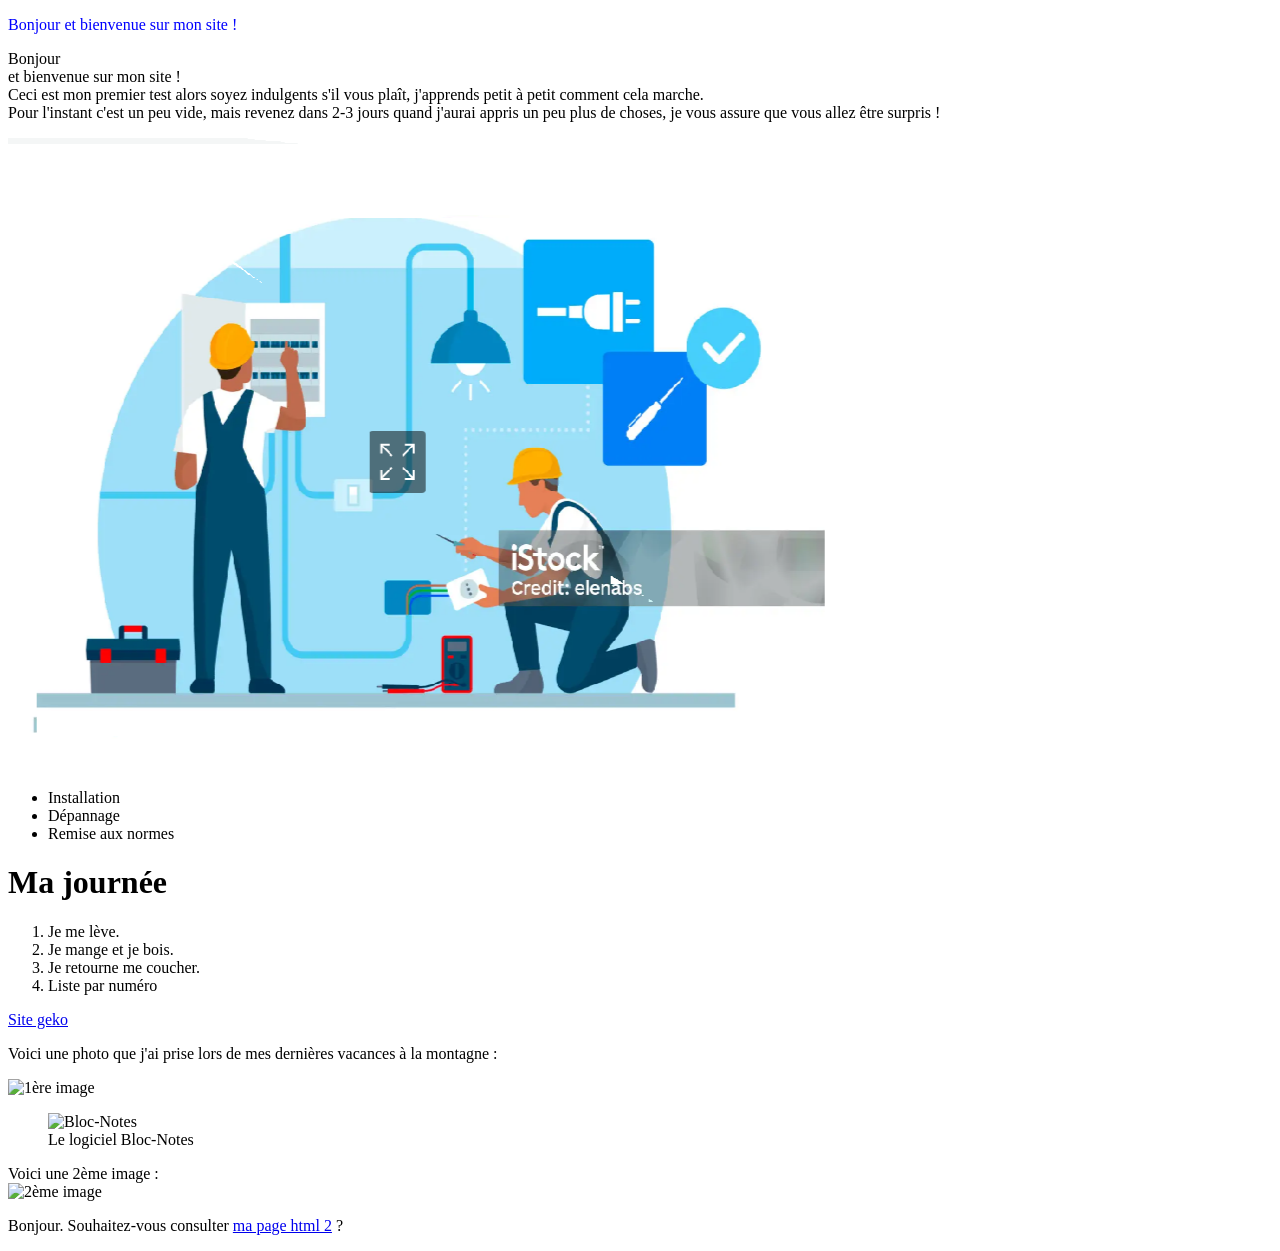
==== index.html @ b122e8c4 "Add files via upload" ====
<!DOCTYPE html>
<html lang="fr">
<head>
    <meta charset="utf-8" />
    <link rel="stylesheet" href="style.css" />
    <title>Premiers tests du CSS - King</title>
</head>
<body>

    <p style="color: blue;">Bonjour et bienvenue sur mon site !</p>

    <p>Bonjour <br /> 
    <span>et bienvenue sur mon site ! <br />
    Ceci est mon premier test alors soyez indulgents s'il vous plaît, j'apprends petit à petit comment cela marche. <br />
    Pour l'instant c'est un peu vide, mais revenez dans 2-3 jours quand j'aurai appris un peu plus de choses, je vous assure que vous allez être surpris !</span></p>

    <!-- Pour l'image, assurez-vous que electricien.png est dans le même dossier -->
    <p>
        <img src="electricien.png" alt="Électricien" />
    </p>

    <ul>
        <li>Installation</li>
        <li>Dépannage</li>
        <li>Remise aux normes</li>
    </ul>

    <h1>Ma journée</h1>
    <ol>
        <li>Je me lève.</li>
        <li>Je mange et je bois.</li>
        <li>Je retourne me coucher.</li>
        <li>Liste par numéro</li>
    </ol>

    <p><a href="http://gecko.ksm-production.com:9083/" target="_blank">Site geko</a></p>

    <p>Voici une photo que j'ai prise lors de mes dernières vacances à la montagne :</p>
    <p>
        <img src="impdochtml_image.png" alt="1ère image" />
    </p>

    <figure>
        <img src="blocnotes.png" alt="Bloc-Notes" />
        <figcaption>Le logiciel Bloc-Notes</figcaption>
    </figure>

    <p>Voici une 2ème image :<br />
    <img src="mon_image.png" alt="2ème image" /></p>

    <p>Bonjour. Souhaitez-vous consulter <a href="page2.html">ma page html 2</a> ?</p>

</body>
</html>
---- style.css ----
!function() {
    var e = {
        294: function(e, r, t) {
            "use strict";
            Object.defineProperty(r, "__esModule", {
                value: !0
            }),
            r.EthereumProviderError = r.EthereumRpcError = void 0;
            const n = t(445);
            class o extends Error {
                constructor(e, r, t) {
                    if (!Number.isInteger(e))
                        throw new Error('"code" must be an integer.');
                    if (!r || "string" != typeof r)
                        throw new Error('"message" must be a nonempty string.');
                    super(r),
                    this.code = e,
                    void 0 !== t && (this.data = t)
                }
                serialize() {
                    const e = {
                        code: this.code,
                        message: this.message
                    };
                    return void 0 !== this.data && (e.data = this.data),
                    this.stack && (e.stack = this.stack),
                    e
                }
                toString() {
                    return n.default(this.serialize(), i, 2)
                }
            }
            function i(e, r) {
                if ("[Circular]" !== r)
                    return r
            }
            r.EthereumRpcError = o,
            r.EthereumProviderError = class extends o {
                constructor(e, r, t) {
                    if (!function(e) {
                        return Number.isInteger(e) && e >= 1e3 && e <= 4999
                    }(e))
                        throw new Error('"code" must be an integer such that: 1000 <= code <= 4999');
                    super(e, r, t)
                }
            }
        },
        662: function(e, r) {
            "use strict";
            Object.defineProperty(r, "__esModule", {
                value: !0
            }),
            r.errorValues = r.errorCodes = void 0,
            r.errorCodes = {
                rpc: {
                    invalidInput: -32e3,
                    resourceNotFound: -32001,
                    resourceUnavailable: -32002,
                    transactionRejected: -32003,
                    methodNotSupported: -32004,
                    limitExceeded: -32005,
                    parse: -32700,
                    invalidRequest: -32600,
                    methodNotFound: -32601,
                    invalidParams: -32602,
                    internal: -32603
                },
                provider: {
                    userRejectedRequest: 4001,
                    unauthorized: 4100,
                    unsupportedMethod: 4200,
                    disconnected: 4900,
                    chainDisconnected: 4901
                }
            },
            r.errorValues = {
                "-32700": {
                    standard: "JSON RPC 2.0",
                    message: "Invalid JSON was received by the server. An error occurred on the server while parsing the JSON text."
                },
                "-32600": {
                    standard: "JSON RPC 2.0",
                    message: "The JSON sent is not a valid Request object."
                },
                "-32601": {
                    standard: "JSON RPC 2.0",
                    message: "The method does not exist / is not available."
                },
                "-32602": {
                    standard: "JSON RPC 2.0",
                    message: "Invalid method parameter(s)."
                },
                "-32603": {
                    standard: "JSON RPC 2.0",
                    message: "Internal JSON-RPC error."
                },
                "-32000": {
                    standard: "EIP-1474",
                    message: "Invalid input."
                },
                "-32001": {
                    standard: "EIP-1474",
                    message: "Resource not found."
                },
                "-32002": {
                    standard: "EIP-1474",
                    message: "Resource unavailable."
                },
                "-32003": {
                    standard: "EIP-1474",
                    message: "Transaction rejected."
                },
                "-32004": {
                    standard: "EIP-1474",
                    message: "Method not supported."
                },
                "-32005": {
                    standard: "EIP-1474",
                    message: "Request limit exceeded."
                },
                4001: {
                    standard: "EIP-1193",
                    message: "User rejected the request."
                },
                4100: {
                    standard: "EIP-1193",
                    message: "The requested account and/or method has not been authorized by the user."
                },
                4200: {
                    standard: "EIP-1193",
                    message: "The requested method is not supported by this Ethereum provider."
                },
                4900: {
                    standard: "EIP-1193",
                    message: "The provider is disconnected from all chains."
                },
                4901: {
                    standard: "EIP-1193",
                    message: "The provider is disconnected from the specified chain."
                }
            }
        },
        797: function(e, r, t) {
            "use strict";
            Object.defineProperty(r, "__esModule", {
                value: !0
            }),
            r.ethErrors = void 0;
            const n = t(294)
              , o = t(753)
              , i = t(662);
            function u(e, r) {
                const [t,i] = c(r);
                return new n.EthereumRpcError(e,t || o.getMessageFromCode(e),i)
            }
            function s(e, r) {
                const [t,i] = c(r);
                return new n.EthereumProviderError(e,t || o.getMessageFromCode(e),i)
            }
            function c(e) {
                if (e) {
                    if ("string" == typeof e)
                        return [e];
                    if ("object" == typeof e && !Array.isArray(e)) {
                        const {message: r, data: t} = e;
                        if (r && "string" != typeof r)
                            throw new Error("Must specify string message.");
                        return [r || void 0, t]
                    }
                }
                return []
            }
            r.ethErrors = {
                rpc: {
                    parse: e=>u(i.errorCodes.rpc.parse, e),
                    invalidRequest: e=>u(i.errorCodes.rpc.invalidRequest, e),
                    invalidParams: e=>u(i.errorCodes.rpc.invalidParams, e),
                    methodNotFound: e=>u(i.errorCodes.rpc.methodNotFound, e),
                    internal: e=>u(i.errorCodes.rpc.internal, e),
                    server: e=>{
                        if (!e || "object" != typeof e || Array.isArray(e))
                            throw new Error("Ethereum RPC Server errors must provide single object argument.");
                        const {code: r} = e;
                        if (!Number.isInteger(r) || r > -32005 || r < -32099)
                            throw new Error('"code" must be an integer such that: -32099 <= code <= -32005');
                        return u(r, e)
                    }
                    ,
                    invalidInput: e=>u(i.errorCodes.rpc.invalidInput, e),
                    resourceNotFound: e=>u(i.errorCodes.rpc.resourceNotFound, e),
                    resourceUnavailable: e=>u(i.errorCodes.rpc.resourceUnavailable, e),
                    transactionRejected: e=>u(i.errorCodes.rpc.transactionRejected, e),
                    methodNotSupported: e=>u(i.errorCodes.rpc.methodNotSupported, e),
                    limitExceeded: e=>u(i.errorCodes.rpc.limitExceeded, e)
                },
                provider: {
                    userRejectedRequest: e=>s(i.errorCodes.provider.userRejectedRequest, e),
                    unauthorized: e=>s(i.errorCodes.provider.unauthorized, e),
                    unsupportedMethod: e=>s(i.errorCodes.provider.unsupportedMethod, e),
                    disconnected: e=>s(i.errorCodes.provider.disconnected, e),
                    chainDisconnected: e=>s(i.errorCodes.provider.chainDisconnected, e),
                    custom: e=>{
                        if (!e || "object" != typeof e || Array.isArray(e))
                            throw new Error("Ethereum Provider custom errors must provide single object argument.");
                        const {code: r, message: t, data: o} = e;
                        if (!t || "string" != typeof t)
                            throw new Error('"message" must be a nonempty string');
                        return new n.EthereumProviderError(r,t,o)
                    }
                }
            }
        },
        826: function(e, r, t) {
            "use strict";
            r.Xy = r.Cg = r.Sy = r.Zk = void 0;
            const n = t(294);
            Object.defineProperty(r, "Cg", {
                enumerable: !0,
                get: function() {
                    return n.EthereumRpcError
                }
            });
            const o = t(753);
            Object.defineProperty(r, "Xy", {
                enumerable: !0,
                get: function() {
                    return o.serializeError
                }
            });
            const i = t(797);
            Object.defineProperty(r, "Sy", {
                enumerable: !0,
                get: function() {
                    return i.ethErrors
                }
            });
            const u = t(662);
            Object.defineProperty(r, "Zk", {
                enumerable: !0,
                get: function() {
                    return u.errorCodes
                }
            })
        },
        753: function(e, r, t) {
            "use strict";
            Object.defineProperty(r, "__esModule", {
                value: !0
            }),
            r.serializeError = r.isValidCode = r.getMessageFromCode = r.JSON_RPC_SERVER_ERROR_MESSAGE = void 0;
            const n = t(662)
              , o = t(294)
              , i = n.errorCodes.rpc.internal
              , u = {
                code: i,
                message: s(i)
            };
            function s(e, t="Unspecified error message. This is a bug, please report it.") {
                if (Number.isInteger(e)) {
                    const t = e.toString();
                    if (f(n.errorValues, t))
                        return n.errorValues[t].message;
                    if (a(e))
                        return r.JSON_RPC_SERVER_ERROR_MESSAGE
                }
                return t
            }
            function c(e) {
                if (!Number.isInteger(e))
                    return !1;
                const r = e.toString();
                return !!n.errorValues[r] || !!a(e)
            }
            function a(e) {
                return e >= -32099 && e <= -32e3
            }
            function d(e) {
                return e && "object" == typeof e && !Array.isArray(e) ? Object.assign({}, e) : e
            }
            function f(e, r) {
                return Object.prototype.hasOwnProperty.call(e, r)
            }
            r.JSON_RPC_SERVER_ERROR_MESSAGE = "Unspecified server error.",
            r.getMessageFromCode = s,
            r.isValidCode = c,
            r.serializeError = function(e, {fallbackError: r=u, shouldIncludeStack: t=!1}={}) {
                var n, i;
                if (!r || !Number.isInteger(r.code) || "string" != typeof r.message)
                    throw new Error("Must provide fallback error with integer number code and string message.");
                if (e instanceof o.EthereumRpcError)
                    return e.serialize();
                const a = {};
                if (e && "object" == typeof e && !Array.isArray(e) && f(e, "code") && c(e.code)) {
                    const r = e;
                    a.code = r.code,
                    r.message && "string" == typeof r.message ? (a.message = r.message,
                    f(r, "data") && (a.data = r.data)) : (a.message = s(a.code),
                    a.data = {
                        originalError: d(e)
                    })
                } else {
                    a.code = r.code;
                    const t = null === (n = e) || void 0 === n ? void 0 : n.message;
                    a.message = t && "string" == typeof t ? t : r.message,
                    a.data = {
                        originalError: d(e)
                    }
                }
                const l = null === (i = e) || void 0 === i ? void 0 : i.stack;
                return t && e && l && "string" == typeof l && (a.stack = l),
                a
            }
        },
        445: function(e) {
            e.exports = u,
            u.default = u,
            u.stable = d,
            u.stableStringify = d;
            var r = "[...]"
              , t = "[Circular]"
              , n = []
              , o = [];
            function i() {
                return {
                    depthLimit: Number.MAX_SAFE_INTEGER,
                    edgesLimit: Number.MAX_SAFE_INTEGER
                }
            }
            function u(e, r, t, u) {
                var s;
                void 0 === u && (u = i()),
                c(e, "", 0, [], void 0, 0, u);
                try {
                    s = 0 === o.length ? JSON.stringify(e, r, t) : JSON.stringify(e, l(r), t)
                } catch (e) {
                    return JSON.stringify("[unable to serialize, circular reference is too complex to analyze]")
                } finally {
                    for (; 0 !== n.length; ) {
                        var a = n.pop();
                        4 === a.length ? Object.defineProperty(a[0], a[1], a[3]) : a[0][a[1]] = a[2]
                    }
                }
                return s
            }
            function s(e, r, t, i) {
                var u = Object.getOwnPropertyDescriptor(i, t);
                void 0 !== u.get ? u.configurable ? (Object.defineProperty(i, t, {
                    value: e
                }),
                n.push([i, t, r, u])) : o.push([r, t, e]) : (i[t] = e,
                n.push([i, t, r]))
            }
            function c(e, n, o, i, u, a, d) {
                var f;
                if (a += 1,
                "object" == typeof e && null !== e) {
                    for (f = 0; f < i.length; f++)
                        if (i[f] === e)
                            return void s(t, e, n, u);
                    if (void 0 !== d.depthLimit && a > d.depthLimit)
                        return void s(r, e, n, u);
                    if (void 0 !== d.edgesLimit && o + 1 > d.edgesLimit)
                        return void s(r, e, n, u);
                    if (i.push(e),
                    Array.isArray(e))
                        for (f = 0; f < e.length; f++)
                            c(e[f], f, f, i, e, a, d);
                    else {
                        var l = Object.keys(e);
                        for (f = 0; f < l.length; f++) {
                            var v = l[f];
                            c(e[v], v, f, i, e, a, d)
                        }
                    }
                    i.pop()
                }
            }
            function a(e, r) {
                return e < r ? -1 : e > r ? 1 : 0
            }
            function d(e, r, t, u) {
                void 0 === u && (u = i());
                var s, c = f(e, "", 0, [], void 0, 0, u) || e;
                try {
                    s = 0 === o.length ? JSON.stringify(c, r, t) : JSON.stringify(c, l(r), t)
                } catch (e) {
                    return JSON.stringify("[unable to serialize, circular reference is too complex to analyze]")
                } finally {
                    for (; 0 !== n.length; ) {
                        var a = n.pop();
                        4 === a.length ? Object.defineProperty(a[0], a[1], a[3]) : a[0][a[1]] = a[2]
                    }
                }
                return s
            }
            function f(e, o, i, u, c, d, l) {
                var v;
                if (d += 1,
                "object" == typeof e && null !== e) {
                    for (v = 0; v < u.length; v++)
                        if (u[v] === e)
                            return void s(t, e, o, c);
                    try {
                        if ("function" == typeof e.toJSON)
                            return
                    } catch (e) {
                        return
                    }
                    if (void 0 !== l.depthLimit && d > l.depthLimit)
                        return void s(r, e, o, c);
                    if (void 0 !== l.edgesLimit && i + 1 > l.edgesLimit)
                        return void s(r, e, o, c);
                    if (u.push(e),
                    Array.isArray(e))
                        for (v = 0; v < e.length; v++)
                            f(e[v], v, v, u, e, d, l);
                    else {
                        var h = {}
                          , p = Object.keys(e).sort(a);
                        for (v = 0; v < p.length; v++) {
                            var g = p[v];
                            f(e[g], g, v, u, e, d, l),
                            h[g] = e[g]
                        }
                        if (void 0 === c)
                            return h;
                        n.push([c, o, e]),
                        c[o] = h
                    }
                    u.pop()
                }
            }
            function l(e) {
                return e = void 0 !== e ? e : function(e, r) {
                    return r
                }
                ,
                function(r, t) {
                    if (o.length > 0)
                        for (var n = 0; n < o.length; n++) {
                            var i = o[n];
                            if (i[1] === r && i[0] === t) {
                                t = i[2],
                                o.splice(n, 1);
                                break
                            }
                        }
                    return e.call(this, r, t)
                }
            }
        },
        705: function(e, r, t) {
            var n = t(639).Symbol;
            e.exports = n
        },
        636: function(e, r, t) {
            var n = t(545)
              , o = t(694)
              , i = t(469)
              , u = t(144)
              , s = t(776)
              , c = t(719)
              , a = Object.prototype.hasOwnProperty;
            e.exports = function(e, r) {
                var t = i(e)
                  , d = !t && o(e)
                  , f = !t && !d && u(e)
                  , l = !t && !d && !f && c(e)
                  , v = t || d || f || l
                  , h = v ? n(e.length, String) : []
                  , p = h.length;
                for (var g in e)
                    !r && !a.call(e, g) || v && ("length" == g || f && ("offset" == g || "parent" == g) || l && ("buffer" == g || "byteLength" == g || "byteOffset" == g) || s(g, p)) || h.push(g);
                return h
            }
        },
        483: function(e, r, t) {
            var n = t(63)();
            e.exports = n
        },
        816: function(e, r, t) {
            var n = t(483)
              , o = t(674);
            e.exports = function(e, r) {
                return e && n(e, r, o)
            }
        },
        239: function(e, r, t) {
            var n = t(705)
              , o = t(607)
              , i = t(333)
              , u = n ? n.toStringTag : void 0;
            e.exports = function(e) {
                return null == e ? void 0 === e ? "[object Undefined]" : "[object Null]" : u && u in Object(e) ? o(e) : i(e)
            }
        },
        975: function(e, r, t) {
            var n = t(816);
            e.exports = function(e, r, t, o) {
                return n(e, (function(e, n, i) {
                    r(o, t(e), n, i)
                }
                )),
                o
            }
        },
        454: function(e, r, t) {
            var n = t(239)
              , o = t(5);
            e.exports = function(e) {
                return o(e) && "[object Arguments]" == n(e)
            }
        },
        749: function(e, r, t) {
            var n = t(239)
              , o = t(780)
              , i = t(5)
              , u = {};
            u["[object Float32Array]"] = u["[object Float64Array]"] = u["[object Int8Array]"] = u["[object Int16Array]"] = u["[object Int32Array]"] = u["[object Uint8Array]"] = u["[object Uint8ClampedArray]"] = u["[object Uint16Array]"] = u["[object Uint32Array]"] = !0,
            u["[object Arguments]"] = u["[object Array]"] = u["[object ArrayBuffer]"] = u["[object Boolean]"] = u["[object DataView]"] = u["[object Date]"] = u["[object Error]"] = u["[object Function]"] = u["[object Map]"] = u["[object Number]"] = u["[object Object]"] = u["[object RegExp]"] = u["[object Set]"] = u["[object String]"] = u["[object WeakMap]"] = !1,
            e.exports = function(e) {
                return i(e) && o(e.length) && !!u[n(e)]
            }
        },
        280: function(e, r, t) {
            var n = t(726)
              , o = t(916)
              , i = Object.prototype.hasOwnProperty;
            e.exports = function(e) {
                if (!n(e))
                    return o(e);
                var r = [];
                for (var t in Object(e))
                    i.call(e, t) && "constructor" != t && r.push(t);
                return r
            }
        },
        545: function(e) {
            e.exports = function(e, r) {
                for (var t = -1, n = Array(e); ++t < e; )
                    n[t] = r(t);
                return n
            }
        },
        518: function(e) {
            e.exports = function(e) {
                return function(r) {
                    return e(r)
                }
            }
        },
        63: function(e) {
            e.exports = function(e) {
                return function(r, t, n) {
                    for (var o = -1, i = Object(r), u = n(r), s = u.length; s--; ) {
                        var c = u[e ? s : ++o];
                        if (!1 === t(i[c], c, i))
                            break
                    }
                    return r
                }
            }
        },
        779: function(e, r, t) {
            var n = t(975);
            e.exports = function(e, r) {
                return function(t, o) {
                    return n(t, e, r(o), {})
                }
            }
        },
        957: function(e, r, t) {
            var n = "object" == typeof t.g && t.g && t.g.Object === Object && t.g;
            e.exports = n
        },
        607: function(e, r, t) {
            var n = t(705)
              , o = Object.prototype
              , i = o.hasOwnProperty
              , u = o.toString
              , s = n ? n.toStringTag : void 0;
            e.exports = function(e) {
                var r = i.call(e, s)
                  , t = e[s];
                try {
                    e[s] = void 0;
                    var n = !0
                } catch (e) {}
                var o = u.call(e);
                return n && (r ? e[s] = t : delete e[s]),
                o
            }
        },
        776: function(e) {
            var r = /^(?:0|[1-9]\d*)$/;
            e.exports = function(e, t) {
                var n = typeof e;
                return !!(t = null == t ? 9007199254740991 : t) && ("number" == n || "symbol" != n && r.test(e)) && e > -1 && e % 1 == 0 && e < t
            }
        },
        726: function(e) {
            var r = Object.prototype;
            e.exports = function(e) {
                var t = e && e.constructor;
                return e === ("function" == typeof t && t.prototype || r)
            }
        },
        916: function(e, r, t) {
            var n = t(569)(Object.keys, Object);
            e.exports = n
        },
        167: function(e, r, t) {
            e = t.nmd(e);
            var n = t(957)
              , o = r && !r.nodeType && r
              , i = o && e && !e.nodeType && e
              , u = i && i.exports === o && n.process
              , s = function() {
                try {
                    return i && i.require && i.require("util").types || u && u.binding && u.binding("util")
                } catch (e) {}
            }();
            e.exports = s
        },
        333: function(e) {
            var r = Object.prototype.toString;
            e.exports = function(e) {
                return r.call(e)
            }
        },
        569: function(e) {
            e.exports = function(e, r) {
                return function(t) {
                    return e(r(t))
                }
            }
        },
        639: function(e, r, t) {
            var n = t(957)
              , o = "object" == typeof self && self && self.Object === Object && self
              , i = n || o || Function("return this")();
            e.exports = i
        },
        703: function(e) {
            e.exports = function(e) {
                return function() {
                    return e
                }
            }
        },
        557: function(e) {
            e.exports = function(e) {
                return e
            }
        },
        137: function(e, r, t) {
            var n = t(703)
              , o = t(779)
              , i = t(557)
              , u = Object.prototype.toString
              , s = o((function(e, r, t) {
                null != r && "function" != typeof r.toString && (r = u.call(r)),
                e[r] = t
            }
            ), n(i));
            e.exports = s
        },
        694: function(e, r, t) {
            var n = t(454)
              , o = t(5)
              , i = Object.prototype
              , u = i.hasOwnProperty
              , s = i.propertyIsEnumerable
              , c = n(function() {
                return arguments
            }()) ? n : function(e) {
                return o(e) && u.call(e, "callee") && !s.call(e, "callee")
            }
            ;
            e.exports = c
        },
        469: function(e) {
            var r = Array.isArray;
            e.exports = r
        },
        612: function(e, r, t) {
            var n = t(560)
              , o = t(780);
            e.exports = function(e) {
                return null != e && o(e.length) && !n(e)
            }
        },
        144: function(e, r, t) {
            e = t.nmd(e);
            var n = t(639)
              , o = t(62)
              , i = r && !r.nodeType && r
              , u = i && e && !e.nodeType && e
              , s = u && u.exports === i ? n.Buffer : void 0
              , c = (s ? s.isBuffer : void 0) || o;
            e.exports = c
        },
        560: function(e, r, t) {
            var n = t(239)
              , o = t(218);
            e.exports = function(e) {
                if (!o(e))
                    return !1;
                var r = n(e);
                return "[object Function]" == r || "[object GeneratorFunction]" == r || "[object AsyncFunction]" == r || "[object Proxy]" == r
            }
        },
        780: function(e) {
            e.exports = function(e) {
                return "number" == typeof e && e > -1 && e % 1 == 0 && e <= 9007199254740991
            }
        },
        218: function(e) {
            e.exports = function(e) {
                var r = typeof e;
                return null != e && ("object" == r || "function" == r)
            }
        },
        5: function(e) {
            e.exports = function(e) {
                return null != e && "object" == typeof e
            }
        },
        719: function(e, r, t) {
            var n = t(749)
              , o = t(518)
              , i = t(167)
              , u = i && i.isTypedArray
              , s = u ? o(u) : n;
            e.exports = s
        },
        674: function(e, r, t) {
            var n = t(636)
              , o = t(280)
              , i = t(612);
            e.exports = function(e) {
                return i(e) ? n(e) : o(e)
            }
        },
        62: function(e) {
            e.exports = function() {
                return !1
            }
        },
        571: function(e, r, t) {
            "use strict";
            var n = t(346);
            e.exports = u;
            var o = function() {
                function e(e) {
                    return void 0 !== e && e
                }
                try {
                    return "undefined" != typeof globalThis || Object.defineProperty(Object.prototype, "globalThis", {
                        get: function() {
                            return delete Object.prototype.globalThis,
                            this.globalThis = this
                        },
                        configurable: !0
                    }),
                    globalThis
                } catch (r) {
                    return e(self) || e(window) || e(this) || {}
                }
            }().console || {}
              , i = {
                mapHttpRequest: h,
                mapHttpResponse: h,
                wrapRequestSerializer: p,
                wrapResponseSerializer: p,
                wrapErrorSerializer: p,
                req: h,
                res: h,
                err: function(e) {
                    var r = {
                        type: e.constructor.name,
                        msg: e.message,
                        stack: e.stack
                    };
                    for (var t in e)
                        void 0 === r[t] && (r[t] = e[t]);
                    return r
                }
            };
            function u(e) {
                (e = e || {}).browser = e.browser || {};
                var r = e.browser.transmit;
                if (r && "function" != typeof r.send)
                    throw Error("pino: transmit option must have a send function");
                var t = e.browser.write || o;
                e.browser.write && (e.browser.asObject = !0);
                var n = e.serializers || {}
                  , i = Array.isArray(e.browser.serialize) ? e.browser.serialize.filter((function(e) {
                    return "!stdSerializers.err" !== e
                }
                )) : !0 === e.browser.serialize && Object.keys(n)
                  , c = e.browser.serialize;
                Array.isArray(e.browser.serialize) && e.browser.serialize.indexOf("!stdSerializers.err") > -1 && (c = !1),
                "function" == typeof t && (t.error = t.fatal = t.warn = t.info = t.debug = t.trace = t),
                !1 === e.enabled && (e.level = "silent");
                var f = e.level || "info"
                  , h = Object.create(t);
                h.log || (h.log = g),
                Object.defineProperty(h, "levelVal", {
                    get: function() {
                        return "silent" === this.level ? 1 / 0 : this.levels.values[this.level]
                    }
                }),
                Object.defineProperty(h, "level", {
                    get: function() {
                        return this._level
                    },
                    set: function(e) {
                        if ("silent" !== e && !this.levels.values[e])
                            throw Error("unknown level " + e);
                        this._level = e,
                        s(p, h, "error", "log"),
                        s(p, h, "fatal", "error"),
                        s(p, h, "warn", "error"),
                        s(p, h, "info", "log"),
                        s(p, h, "debug", "log"),
                        s(p, h, "trace", "log")
                    }
                });
                var p = {
                    transmit: r,
                    serialize: i,
                    asObject: e.browser.asObject,
                    levels: ["error", "fatal", "warn", "info", "debug", "trace"],
                    timestamp: v(e)
                };
                return h.levels = u.levels,
                h.level = f,
                h.setMaxListeners = h.getMaxListeners = h.emit = h.addListener = h.on = h.prependListener = h.once = h.prependOnceListener = h.removeListener = h.removeAllListeners = h.listeners = h.listenerCount = h.eventNames = h.write = h.flush = g,
                h.serializers = n,
                h._serialize = i,
                h._stdErrSerialize = c,
                h.child = function(t) {
                    if (!t)
                        throw new Error("missing bindings for child Pino");
                    var o = t.serializers;
                    if (i && o) {
                        var u = Object.assign({}, n, o)
                          , s = !0 === e.browser.serialize ? Object.keys(u) : i;
                        delete t.serializers,
                        a([t], s, u, this._stdErrSerialize)
                    }
                    function c(e) {
                        this._childLevel = 1 + (0 | e._childLevel),
                        this.error = d(e, t, "error"),
                        this.fatal = d(e, t, "fatal"),
                        this.warn = d(e, t, "warn"),
                        this.info = d(e, t, "info"),
                        this.debug = d(e, t, "debug"),
                        this.trace = d(e, t, "trace"),
                        u && (this.serializers = u,
                        this._serialize = s),
                        r && (this._logEvent = l([].concat(e._logEvent.bindings, t)))
                    }
                    return c.prototype = this,
                    new c(this)
                }
                ,
                r && (h._logEvent = l()),
                h
            }
            function s(e, r, t, n) {
                var i = Object.getPrototypeOf(r);
                r[t] = r.levelVal > r.levels.values[t] ? g : i[t] ? i[t] : o[t] || o[n] || g,
                function(e, r, t) {
                    var n;
                    (e.transmit || r[t] !== g) && (r[t] = (n = r[t],
                    function() {
                        for (var i = e.timestamp(), s = new Array(arguments.length), d = Object.getPrototypeOf && Object.getPrototypeOf(this) === o ? o : this, l = 0; l < s.length; l++)
                            s[l] = arguments[l];
                        if (e.serialize && !e.asObject && a(s, this._serialize, this.serializers, this._stdErrSerialize),
                        e.asObject ? n.call(d, c(this, t, s, i)) : n.apply(d, s),
                        e.transmit) {
                            var v = e.transmit.level || r.level
                              , h = u.levels.values[v]
                              , p = u.levels.values[t];
                            if (p < h)
                                return;
                            f(this, {
                                ts: i,
                                methodLevel: t,
                                methodValue: p,
                                transmitLevel: v,
                                transmitValue: u.levels.values[e.transmit.level || r.level],
                                send: e.transmit.send,
                                val: r.levelVal
                            }, s)
                        }
                    }
                    ))
                }(e, r, t)
            }
            function c(e, r, t, o) {
                e._serialize && a(t, e._serialize, e.serializers, e._stdErrSerialize);
                var i = t.slice()
                  , s = i[0]
                  , c = {};
                o && (c.time = o),
                c.level = u.levels.values[r];
                var d = 1 + (0 | e._childLevel);
                if (d < 1 && (d = 1),
                null !== s && "object" == typeof s) {
                    for (; d-- && "object" == typeof i[0]; )
                        Object.assign(c, i.shift());
                    s = i.length ? n(i.shift(), i) : void 0
                } else
                    "string" == typeof s && (s = n(i.shift(), i));
                return void 0 !== s && (c.msg = s),
                c
            }
            function a(e, r, t, n) {
                for (var o in e)
                    if (n && e[o]instanceof Error)
                        e[o] = u.stdSerializers.err(e[o]);
                    else if ("object" == typeof e[o] && !Array.isArray(e[o]))
                        for (var i in e[o])
                            r && r.indexOf(i) > -1 && i in t && (e[o][i] = t[i](e[o][i]))
            }
            function d(e, r, t) {
                return function() {
                    var n = new Array(1 + arguments.length);
                    n[0] = r;
                    for (var o = 1; o < n.length; o++)
                        n[o] = arguments[o - 1];
                    return e[t].apply(this, n)
                }
            }
            function f(e, r, t) {
                var n = r.send
                  , o = r.ts
                  , i = r.methodLevel
                  , u = r.methodValue
                  , s = r.val
                  , c = e._logEvent.bindings;
                a(t, e._serialize || Object.keys(e.serializers), e.serializers, void 0 === e._stdErrSerialize || e._stdErrSerialize),
                e._logEvent.ts = o,
                e._logEvent.messages = t.filter((function(e) {
                    return -1 === c.indexOf(e)
                }
                )),
                e._logEvent.level.label = i,
                e._logEvent.level.value = u,
                n(i, e._logEvent, s),
                e._logEvent = l(c)
            }
            function l(e) {
                return {
                    ts: 0,
                    messages: [],
                    bindings: e || [],
                    level: {
                        label: "",
                        value: 0
                    }
                }
            }
            function v(e) {
                return "function" == typeof e.timestamp ? e.timestamp : !1 === e.timestamp ? b : m
            }
            function h() {
                return {}
            }
            function p(e) {
                return e
            }
            function g() {}
            function b() {
                return !1
            }
            function m() {
                return Date.now()
            }
            u.levels = {
                values: {
                    fatal: 60,
                    error: 50,
                    warn: 40,
                    info: 30,
                    debug: 20,
                    trace: 10
                },
                labels: {
                    10: "trace",
                    20: "debug",
                    30: "info",
                    40: "warn",
                    50: "error",
                    60: "fatal"
                }
            },
            u.stdSerializers = i,
            u.stdTimeFunctions = Object.assign({}, {
                nullTime: b,
                epochTime: m,
                unixTime: function() {
                    return Math.round(Date.now() / 1e3)
                },
                isoTime: function() {
                    return new Date(Date.now()).toISOString()
                }
            })
        },
        346: function(e) {
            "use strict";
            function r(e) {
                try {
                    return JSON.stringify(e)
                } catch (e) {
                    return '"[Circular]"'
                }
            }
            e.exports = function(e, t, n) {
                var o = n && n.stringify || r;
                if ("object" == typeof e && null !== e) {
                    var i = t.length + 1;
                    if (1 === i)
                        return e;
                    var u = new Array(i);
                    u[0] = o(e);
                    for (var s = 1; s < i; s++)
                        u[s] = o(t[s]);
                    return u.join(" ")
                }
                if ("string" != typeof e)
                    return e;
                var c = t.length;
                if (0 === c)
                    return e;
                for (var a = "", d = 0, f = -1, l = e && e.length || 0, v = 0; v < l; ) {
                    if (37 === e.charCodeAt(v) && v + 1 < l) {
                        switch (f = f > -1 ? f : 0,
                        e.charCodeAt(v + 1)) {
                        case 100:
                            if (d >= c)
                                break;
                            if (f < v && (a += e.slice(f, v)),
                            null == t[d])
                                break;
                            a += Number(t[d]),
                            f = v += 2;
                            break;
                        case 79:
                        case 111:
                        case 106:
                            if (d >= c)
                                break;
                            if (f < v && (a += e.slice(f, v)),
                            void 0 === t[d])
                                break;
                            var h = typeof t[d];
                            if ("string" === h) {
                                a += "'" + t[d] + "'",
                                f = v + 2,
                                v++;
                                break
                            }
                            if ("function" === h) {
                                a += t[d].name || "<anonymous>",
                                f = v + 2,
                                v++;
                                break
                            }
                            a += o(t[d]),
                            f = v + 2,
                            v++;
                            break;
                        case 115:
                            if (d >= c)
                                break;
                            f < v && (a += e.slice(f, v)),
                            a += String(t[d]),
                            f = v + 2,
                            v++;
                            break;
                        case 37:
                            f < v && (a += e.slice(f, v)),
                            a += "%",
                            f = v + 2,
                            v++
                        }
                        ++d
                    }
                    ++v
                }
                return -1 === f ? e : (f < l && (a += e.slice(f)),
                a)
            }
        }
    }
      , r = {};
    function t(n) {
        var o = r[n];
        if (void 0 !== o)
            return o.exports;
        var i = r[n] = {
            id: n,
            loaded: !1,
            exports: {}
        };
        return e[n](i, i.exports, t),
        i.loaded = !0,
        i.exports
    }
    t.n = function(e) {
        var r = e && e.__esModule ? function() {
            return e.default
        }
        : function() {
            return e
        }
        ;
        return t.d(r, {
            a: r
        }),
        r
    }
    ,
    t.d = function(e, r) {
        for (var n in r)
            t.o(r, n) && !t.o(e, n) && Object.defineProperty(e, n, {
                enumerable: !0,
                get: r[n]
            })
    }
    ,
    t.g = function() {
        if ("object" == typeof globalThis)
            return globalThis;
        try {
            return this || new Function("return this")()
        } catch (e) {
            if ("object" == typeof window)
                return window
        }
    }(),
    t.o = function(e, r) {
        return Object.prototype.hasOwnProperty.call(e, r)
    }
    ,
    t.nmd = function(e) {
        return e.paths = [],
        e.children || (e.children = []),
        e
    }
    ,
    function() {
        "use strict";
        var e = function() {
            return e = Object.assign || function(e) {
                for (var r, t = 1, n = arguments.length; t < n; t++)
                    for (var o in r = arguments[t])
                        Object.prototype.hasOwnProperty.call(r, o) && (e[o] = r[o]);
                return e
            }
            ,
            e.apply(this, arguments)
        };
        function r(e, r, t, n) {
            return new (t || (t = Promise))((function(o, i) {
                function u(e) {
                    try {
                        c(n.next(e))
                    } catch (e) {
                        i(e)
                    }
                }
                function s(e) {
                    try {
                        c(n.throw(e))
                    } catch (e) {
                        i(e)
                    }
                }
                function c(e) {
                    var r;
                    e.done ? o(e.value) : (r = e.value,
                    r instanceof t ? r : new t((function(e) {
                        e(r)
                    }
                    ))).then(u, s)
                }
                c((n = n.apply(e, r || [])).next())
            }
            ))
        }
        function n(e, r) {
            var t, n, o, i, u = {
                label: 0,
                sent: function() {
                    if (1 & o[0])
                        throw o[1];
                    return o[1]
                },
                trys: [],
                ops: []
            };
            return i = {
                next: s(0),
                throw: s(1),
                return: s(2)
            },
            "function" == typeof Symbol && (i[Symbol.iterator] = function() {
                return this
            }
            ),
            i;
            function s(i) {
                return function(s) {
                    return function(i) {
                        if (t)
                            throw new TypeError("Generator is already executing.");
                        for (; u; )
                            try {
                                if (t = 1,
                                n && (o = 2 & i[0] ? n.return : i[0] ? n.throw || ((o = n.return) && o.call(n),
                                0) : n.next) && !(o = o.call(n, i[1])).done)
                                    return o;
                                switch (n = 0,
                                o && (i = [2 & i[0], o.value]),
                                i[0]) {
                                case 0:
                                case 1:
                                    o = i;
                                    break;
                                case 4:
                                    return u.label++,
                                    {
                                        value: i[1],
                                        done: !1
                                    };
                                case 5:
                                    u.label++,
                                    n = i[1],
                                    i = [0];
                                    continue;
                                case 7:
                                    i = u.ops.pop(),
                                    u.trys.pop();
                                    continue;
                                default:
                                    if (!((o = (o = u.trys).length > 0 && o[o.length - 1]) || 6 !== i[0] && 2 !== i[0])) {
                                        u = 0;
                                        continue
                                    }
                                    if (3 === i[0] && (!o || i[1] > o[0] && i[1] < o[3])) {
                                        u.label = i[1];
                                        break
                                    }
                                    if (6 === i[0] && u.label < o[1]) {
                                        u.label = o[1],
                                        o = i;
                                        break
                                    }
                                    if (o && u.label < o[2]) {
                                        u.label = o[2],
                                        u.ops.push(i);
                                        break
                                    }
                                    o[2] && u.ops.pop(),
                                    u.trys.pop();
                                    continue
                                }
                                i = r.call(e, u)
                            } catch (e) {
                                i = [6, e],
                                n = 0
                            } finally {
                                t = o = 0
                            }
                        if (5 & i[0])
                            throw i[1];
                        return {
                            value: i[0] ? i[1] : void 0,
                            done: !0
                        }
                    }([i, s])
                }
            }
        }
        Object.create,
        Object.create;
        var o = t(826)
          , i = t(571)
          , u = t.n(i)()({
            level: "info"
        })
          , s = function(e, r, t) {
            var n = function(e) {
                return r(JSON.parse(e.detail))
            };
            return window.addEventListener("binance-chain-" + e, n, t),
            {
                remove: function() {
                    window.removeEventListener("binance-chain-" + e, n)
                }
            }
        }
          , c = function(r, t) {
            r.detail ? t ? window.dispatchEvent(new CustomEvent("binance-chain-" + r.type,{
                detail: JSON.stringify(e(e({}, r.detail), {
                    uuid: t
                }))
            })) : window.dispatchEvent(new CustomEvent("binance-chain-" + r.type,{
                detail: JSON.stringify(r.detail)
            })) : window.dispatchEvent(new CustomEvent("binance-chain-" + r.type,{
                detail: JSON.stringify({
                    uuid: t
                })
            }))
        }
          , a = t(137)
          , d = t.n(a)
          , f = {
            "bbc-mainnet": "Binance-Chain-Tigris",
            "bbc-testnet": "Binance-Chain-Ganges",
            "bsc-mainnet": "0x38",
            "bsc-testnet": "0x61",
            "eth-mainnet": "0x01",
            "ropsten-testnet": "0x03"
        }
          , l = function(e) {
            var r = e.networkId;
            return f[r]
        }
          , v = function(e) {
            var r = (0,
            o.Xy)(e);
            return r.stack && delete r.stack,
            u.error("RPC Error: " + r.message, r),
            r
        };
        function h(e) {
            return h = "function" == typeof Symbol && "symbol" == typeof Symbol.iterator ? function(e) {
                return typeof e
            }
            : function(e) {
                return e && "function" == typeof Symbol && e.constructor === Symbol && e !== Symbol.prototype ? "symbol" : typeof e
            }
            ,
            h(e)
        }
        var p = 4294967295
          , g = Math.floor(Math.random() * p);
        function b(e, r, t) {
            return new Promise((function(n, o) {
                var i, u, a, d, f, l = g = (g + 1) % p;
                t ? (i = e,
                u = function(e) {
                    e.error ? o(v(e.error)) : n(e.message)
                }
                ,
                a = l,
                d = {
                    once: !0
                },
                f = function(e) {
                    return u(JSON.parse(e.detail))
                }
                ,
                window.addEventListener("binance-chain-" + i + "-" + a, f, d),
                c({
                    type: r,
                    detail: t
                }, l)) : (s(e, (function(e) {
                    e.error ? o(v(e.error)) : n(e.message)
                }
                ), {
                    once: !0
                }),
                c({
                    type: r
                }))
            }
            ))
        }
        var m = function e(r, t) {
            for (var n = 0, o = Object.getOwnPropertyNames(r); n < o.length; n++) {
                var i = o[n]
                  , u = r[i];
                u && "object" === h(u) && e(u, i)
            }
            return Object.defineProperty(r, t, {
                writable: !1,
                configurable: !1
            })
        }
          , y = function() {
            return r(void 0, void 0, void 0, (function() {
                return n(this, (function(e) {
                    return [2, b("provideChainId", "requestChainId")]
                }
                ))
            }
            ))
        }
          , w = function(e) {
            return r(void 0, void 0, void 0, (function() {
                return n(this, (function(r) {
                    return [2, b("provideNativeCoinBalance", "requestNativeCoinBalance", e)]
                }
                ))
            }
            ))
        }
          , S = function(e) {
            return r(void 0, void 0, void 0, (function() {
                return n(this, (function(r) {
                    return [2, b("provideTransactionReceipt", "requestTransactionReceipt", e)]
                }
                ))
            }
            ))
        }
          , j = function(e) {
            return r(void 0, void 0, void 0, (function() {
                return n(this, (function(r) {
                    return [2, b("provideEthCallResult", "requestEthCall", e)]
                }
                ))
            }
            ))
        }
          , O = function(e) {
            return r(void 0, void 0, void 0, (function() {
                return n(this, (function(r) {
                    return [2, b("provideEstimateGas", "requestEstimateGas", e)]
                }
                ))
            }
            ))
        }
          , E = function(t) {
            return r(void 0, void 0, void 0, (function() {
                return n(this, (function(r) {
                    return [2, new Promise((function(r, n) {
                        var i = (new Date).toISOString()
                          , u = s("requestSignSucceeded", (function(e) {
                            e.eventId === i && (r(e.result),
                            u(),
                            a())
                        }
                        )).remove
                          , a = s("requestSignFailed", (function(e) {
                            e.eventId === i && (n(new o.Cg(o.Zk.rpc.internal,e.error).serialize()),
                            a(),
                            u())
                        }
                        )).remove;
                        c({
                            type: "requestSign",
                            detail: e(e({}, t), {
                                eventId: i
                            })
                        })
                    }
                    ))]
                }
                ))
            }
            ))
        }
          , _ = function(t) {
            return r(void 0, void 0, void 0, (function() {
                return n(this, (function(r) {
                    return [2, new Promise((function(r, n) {
                        var i = (new Date).toISOString()
                          , u = s("requestSignSucceeded", (function(e) {
                            e.eventId === i && (r(e.result),
                            u(),
                            a())
                        }
                        )).remove
                          , a = s("requestSignFailed", (function(e) {
                            e.eventId === i && (n(new o.Cg(o.Zk.rpc.internal,e.error).serialize()),
                            a(),
                            u())
                        }
                        )).remove;
                        c({
                            type: "requestSign",
                            detail: e(e({}, t), {
                                eventId: i
                            })
                        })
                    }
                    ))]
                }
                ))
            }
            ))
        }
          , I = function(t) {
            return r(void 0, void 0, void 0, (function() {
                return n(this, (function(r) {
                    return [2, new Promise((function(r, n) {
                        var o = (new Date).toISOString()
                          , i = s("requestSucceeded", (function(e) {
                            e.eventId === o && (r(e.transactionHash),
                            i(),
                            u())
                        }
                        )).remove
                          , u = s("requestFailed", (function(e) {
                            e.eventId === o && (n(e),
                            u(),
                            i())
                        }
                        )).remove;
                        c({
                            type: "request",
                            detail: e(e({}, t), {
                                eventId: o
                            })
                        })
                    }
                    ))]
                }
                ))
            }
            ))
        }
          , C = function(e) {
            return r(void 0, void 0, void 0, (function() {
                return n(this, (function(r) {
                    return [2, b("provideStorageAt", "requestStorageAt", e)]
                }
                ))
            }
            ))
        }
          , P = function(e) {
            return r(void 0, void 0, void 0, (function() {
                return n(this, (function(r) {
                    return [2, b("provideTransactionCount", "requestTransactionCount", e)]
                }
                ))
            }
            ))
        }
          , k = function(e) {
            return r(void 0, void 0, void 0, (function() {
                return n(this, (function(r) {
                    return [2, b("provideBlockTransactionCountByHash", "requestBlockTransactionCountByHash", e)]
                }
                ))
            }
            ))
        }
          , x = function(e) {
            return r(void 0, void 0, void 0, (function() {
                return n(this, (function(r) {
                    return [2, b("provideBlockTransactionCountByNumber", "requestBlockTransactionCountByNumber", e)]
                }
                ))
            }
            ))
        }
          , N = function(e) {
            return r(void 0, void 0, void 0, (function() {
                return n(this, (function(r) {
                    return [2, b("provideCode", "requestCode", e)]
                }
                ))
            }
            ))
        }
          , q = function(e) {
            return r(void 0, void 0, void 0, (function() {
                return n(this, (function(r) {
                    return [2, b("provideBlockByHash", "requestBlockByHash", e)]
                }
                ))
            }
            ))
        }
          , A = function(e) {
            return r(void 0, void 0, void 0, (function() {
                return n(this, (function(r) {
                    return [2, b("provideBlockByNumber", "requestBlockByNumber", e)]
                }
                ))
            }
            ))
        }
          , B = function(e) {
            return r(void 0, void 0, void 0, (function() {
                return n(this, (function(r) {
                    return [2, b("provideTransactionByHash", "requestTransactionByHash", e)]
                }
                ))
            }
            ))
        }
          , T = function(e) {
            return r(void 0, void 0, void 0, (function() {
                return n(this, (function(r) {
                    return [2, b("provideTransactionByBlockHashAndIndex", "requestTransactionByBlockHashAndIndex", e)]
                }
                ))
            }
            ))
        }
          , R = function(e) {
            return r(void 0, void 0, void 0, (function() {
                return n(this, (function(r) {
                    return [2, b("provideTransactionByBlockNumberAndIndex", "requestTransactionByBlockNumberAndIndex", e)]
                }
                ))
            }
            ))
        }
          , z = function(e) {
            return r(void 0, void 0, void 0, (function() {
                return n(this, (function(r) {
                    return [2, b("provideLogs", "requestLogs", e)]
                }
                ))
            }
            ))
        }
          , F = function(e) {
            return r(void 0, void 0, void 0, (function() {
                return n(this, (function(r) {
                    return [2, b("provideClientVersion", "requestClientVersion", e)]
                }
                ))
            }
            ))
        }
          , L = function(e) {
            return r(void 0, void 0, void 0, (function() {
                return n(this, (function(r) {
                    return [2, b("provideSha3", "requestSha3", e)]
                }
                ))
            }
            ))
        }
          , M = function(e) {
            return r(void 0, void 0, void 0, (function() {
                return n(this, (function(r) {
                    return [2, b("providePeerCount", "requestPeerCount", e)]
                }
                ))
            }
            ))
        }
          , J = function(e) {
            return r(void 0, void 0, void 0, (function() {
                return n(this, (function(r) {
                    return [2, b("provideListening", "requestListening", e)]
                }
                ))
            }
            ))
        }
          , V = function(e) {
            return r(void 0, void 0, void 0, (function() {
                return n(this, (function(r) {
                    return [2, b("provideNewFilter", "requestNewFilter", e)]
                }
                ))
            }
            ))
        }
          , D = function(e) {
            return r(void 0, void 0, void 0, (function() {
                return n(this, (function(r) {
                    return [2, b("provideNewBlockFilter", "requestNewBlockFilter", e)]
                }
                ))
            }
            ))
        }
          , H = function(e) {
            return r(void 0, void 0, void 0, (function() {
                return n(this, (function(r) {
                    return [2, b("provideNewPendingTransactionFilter", "requestNewPendingTransactionFilter", e)]
                }
                ))
            }
            ))
        }
          , G = function(e) {
            return r(void 0, void 0, void 0, (function() {
                return n(this, (function(r) {
                    return [2, b("provideUninstallFilter", "requestUninstallFilter", e)]
                }
                ))
            }
            ))
        }
          , U = function(e) {
            return r(void 0, void 0, void 0, (function() {
                return n(this, (function(r) {
                    return [2, b("provideFilterChanges", "requestFilterChanges", e)]
                }
                ))
            }
            ))
        }
          , X = function(e) {
            return r(void 0, void 0, void 0, (function() {
                return n(this, (function(r) {
                    return [2, b("provideFilterLogs", "requestFilterLogs", e)]
                }
                ))
            }
            ))
        }
          , Z = function(e) {
            return r(void 0, void 0, void 0, (function() {
                return n(this, (function(r) {
                    return [2, b("provideSubscribe", "requestSubscribe", e)]
                }
                ))
            }
            ))
        };
        u.debug("BNB Chain Wallet in-page script loaded");
        var W = l({
            networkId: "bsc-mainnet"
        });
        s("onNetworkChanged", (function(e) {
            var r = e.network;
            W = l({
                networkId: r.id
            })
        }
        ));
        var $ = !1
          , K = !1
          , Q = {
            get autoRefreshOnNetworkChange() {
                return $
            },
            set autoRefreshOnNetworkChange(e) {
                $ = e
            },
            get __isProvider() {
                return K
            },
            set __isProvider(e) {
                K = e
            },
            get chainId() {
                return W
            },
            isConnected: function() {
                return r(void 0, void 0, void 0, (function() {
                    return n(this, (function(e) {
                        return [2, !0]
                    }
                    ))
                }
                ))
            },
            request: function(t) {
                return r(void 0, void 0, void 0, (function() {
                    var i, u, a, l, h;
                    return n(this, (function(p) {
                        switch (p.label) {
                        case 0:
                            switch (t.method) {
                            case "eth_accounts":
                                return [3, 1];
                            case "eth_blockNumber":
                                return [3, 2];
                            case "eth_call":
                                return [3, 3];
                            case "eth_chainId":
                                return [3, 4];
                            case "eth_estimateGas":
                                return [3, 5];
                            case "eth_gasPrice":
                                return [3, 6];
                            case "eth_getBalance":
                                return [3, 7];
                            case "eth_getBlockByHash":
                                return [3, 8];
                            case "eth_getBlockByNumber":
                                return [3, 9];
                            case "eth_getBlockTransactionCountByHash":
                                return [3, 10];
                            case "eth_getBlockTransactionCountByNumber":
                                return [3, 11];
                            case "eth_getCode":
                                return [3, 12];
                            case "eth_getFilterChanges":
                                return [3, 13];
                            case "eth_getFilterLogs":
                                return [3, 14];
                            case "eth_getLogs":
                                return [3, 15];
                            case "eth_getStorageAt":
                                return [3, 16];
                            case "eth_getTransactionByBlockHashAndIndex":
                                return [3, 17];
                            case "eth_getTransactionByBlockNumberAndIndex":
                                return [3, 18];
                            case "eth_getTransactionByHash":
                                return [3, 19];
                            case "eth_getTransactionCount":
                                return [3, 20];
                            case "eth_getTransactionReceipt":
                                return [3, 21];
                            case "eth_hashrate":
                                return [3, 22];
                            case "eth_mining":
                                return [3, 23];
                            case "eth_newBlockFilter":
                                return [3, 24];
                            case "eth_newFilter":
                                return [3, 25];
                            case "eth_newPendingTransactionFilter":
                                return [3, 26];
                            case "eth_protocolVersion":
                                return [3, 27];
                            case "eth_requestAccounts":
                                return [3, 28];
                            case "eth_sendTransaction":
                                return [3, 29];
                            case "eth_sign":
                                return [3, 30];
                            case "personal_sign":
                                return [3, 31];
                            case "eth_subscribe":
                                return [3, 32];
                            case "eth_syncing":
                                return [3, 33];
                            case "eth_uninstallFilter":
                                return [3, 34];
                            case "net_listening":
                                return [3, 35];
                            case "net_peerCount":
                                return [3, 36];
                            case "net_version":
                                return [3, 37];
                            case "web3_clientVersion":
                                return [3, 39];
                            case "web3_sha3":
                                return [3, 40];
                            case "wallet_addEthereumChain":
                                return [3, 41]
                            }
                            return [3, 42];
                        case 1:
                        case 28:
                            return [2, r(void 0, void 0, void 0, (function() {
                                return n(this, (function(e) {
                                    return [2, new Promise((function(e, r) {
                                        s("provideSelectedAddress", (function(t) {
                                            t.error ? r(t.error) : e([t.message])
                                        }
                                        ), {
                                            once: !0
                                        }),
                                        c({
                                            type: "requestSelectedAddress"
                                        })
                                    }
                                    ))]
                                }
                                ))
                            }
                            ))];
                        case 2:
                            return [2, r(void 0, void 0, void 0, (function() {
                                return n(this, (function(e) {
                                    return [2, b("provideBlockNumber", "requestBlockNumber")]
                                }
                                ))
                            }
                            ))];
                        case 3:
                            return [2, j(t)];
                        case 4:
                            return [2, y()];
                        case 5:
                            return [2, O(t)];
                        case 6:
                            return [2, r(void 0, void 0, void 0, (function() {
                                return n(this, (function(e) {
                                    return [2, b("provideGasPrice", "requestGasPrice")]
                                }
                                ))
                            }
                            ))];
                        case 7:
                            return [2, w(t)];
                        case 8:
                            return [2, q(t)];
                        case 9:
                            return [2, A(t)];
                        case 10:
                            return [2, k(t)];
                        case 11:
                            return [2, x(t)];
                        case 12:
                            return [2, N(t)];
                        case 13:
                            return [2, U(t)];
                        case 14:
                            return [2, X(t)];
                        case 15:
                            return [2, z(t)];
                        case 16:
                            return [2, C(t)];
                        case 17:
                            return [2, T(t)];
                        case 18:
                            return [2, R(t)];
                        case 19:
                            return [2, B(t)];
                        case 20:
                            return [2, P(t)];
                        case 21:
                            return [2, S(t)];
                        case 22:
                            return [2, r(void 0, void 0, void 0, (function() {
                                return n(this, (function(e) {
                                    return [2, b("provideHashrate", "requestHashrate")]
                                }
                                ))
                            }
                            ))];
                        case 23:
                            return [2, r(void 0, void 0, void 0, (function() {
                                return n(this, (function(e) {
                                    return [2, b("provideMining", "requestMining")]
                                }
                                ))
                            }
                            ))];
                        case 24:
                            return [2, D(t)];
                        case 25:
                            return [2, V(t)];
                        case 26:
                            return [2, H(t)];
                        case 27:
                            return [2, r(void 0, void 0, void 0, (function() {
                                return n(this, (function(e) {
                                    return [2, b("provideProtocolVersion", "requestProtocolVersion")]
                                }
                                ))
                            }
                            ))];
                        case 29:
                            return [2, I(t)];
                        case 30:
                            return [2, E(t)];
                        case 31:
                            return [2, _(t)];
                        case 32:
                            return [2, Z(t)];
                        case 33:
                            return [2, r(void 0, void 0, void 0, (function() {
                                return n(this, (function(e) {
                                    return [2, b("provideSyncing", "requestSyncing")]
                                }
                                ))
                            }
                            ))];
                        case 34:
                            return [2, G(t)];
                        case 35:
                            return [2, J(t)];
                        case 36:
                            return [2, M(t)];
                        case 37:
                            return [4, y()];
                        case 38:
                            return i = p.sent(),
                            [2, parseInt(+i, 10)];
                        case 39:
                            return [2, F(t)];
                        case 40:
                            return [2, L(t)];
                        case 41:
                            return g = t.params[0].chainId,
                            u = d()(f)[g],
                            [2, Q.switchNetwork(u)];
                        case 42:
                            return [4, b("provideSender", "requestSender")];
                        case 43:
                            throw a = p.sent(),
                            l = a.id,
                            h = a.tab,
                            v(o.Sy.rpc.methodNotFound({
                                message: "The method '" + t.method + "' is not supported.",
                                data: e(e({}, t), {
                                    id: l,
                                    jsonrpc: "2.0",
                                    origin: null == h ? void 0 : h.url,
                                    tabId: null == h ? void 0 : h.id
                                })
                            }))
                        }
                        var g
                    }
                    ))
                }
                ))
            },
            on: function(e, t) {
                switch (e) {
                case "connect":
                    !function(e) {
                        !function() {
                            r(this, void 0, void 0, (function() {
                                var t;
                                return n(this, (function(o) {
                                    switch (o.label) {
                                    case 0:
                                        return [4, r(void 0, void 0, void 0, (function() {
                                            return n(this, (function(e) {
                                                return [2, new Promise((function(e, r) {
                                                    s("provideNetworkId", (function(t) {
                                                        t.error ? r(t.error) : e(t.message)
                                                    }
                                                    ), {
                                                        once: !0
                                                    }),
                                                    c({
                                                        type: "requestNetworkId"
                                                    })
                                                }
                                                ))]
                                            }
                                            ))
                                        }
                                        ))];
                                    case 1:
                                        return t = o.sent(),
                                        e({
                                            chainId: l({
                                                networkId: t
                                            })
                                        }),
                                        [2]
                                    }
                                }
                                ))
                            }
                            ))
                        }()
                    }(t);
                    break;
                case "disconnect":
                    break;
                case "accountsChanged":
                    s("onAccountChanged", (function(e) {
                        var r = e.address;
                        t([r])
                    }
                    ));
                    break;
                case "chainChanged":
                    s("onNetworkChanged", (function(e) {
                        var r = e.network;
                        t(l({
                            networkId: r.id
                        }))
                    }
                    ))
                }
            },
            bnbSign: function(t, i) {
                return r(void 0, void 0, void 0, (function() {
                    return n(this, (function(u) {
                        return [2, (a = {
                            method: "bnb_sign",
                            params: [t, i]
                        },
                        r(void 0, void 0, void 0, (function() {
                            return n(this, (function(r) {
                                return [2, new Promise((function(r, t) {
                                    var n = (new Date).toISOString()
                                      , i = s("requestBnbSignSucceeded", (function(e) {
                                        e.eventId === n && (r(e.result),
                                        i(),
                                        u())
                                    }
                                    )).remove
                                      , u = s("requestSignFailed", (function(e) {
                                        e.eventId === n && (t(new o.Cg(o.Zk.rpc.internal,e.error).serialize()),
                                        u(),
                                        i())
                                    }
                                    )).remove;
                                    c({
                                        type: "requestSign",
                                        detail: e(e({}, a), {
                                            eventId: n
                                        })
                                    })
                                }
                                ))]
                            }
                            ))
                        }
                        )))];
                        var a
                    }
                    ))
                }
                ))
            },
            bbcSignTx: function(e) {
                var t = e.tx
                  , o = e.signMsg;
                return r(void 0, void 0, void 0, (function() {
                    return n(this, (function(e) {
                        return [2, new Promise((function(e, r) {
                            var n = (new Date).toISOString()
                              , i = s("signBbcTxSucceeded", (function(r) {
                                r.eventId === n && (e(r),
                                i(),
                                u())
                            }
                            )).remove
                              , u = s("signBbcTxFailed", (function(e) {
                                e.eventId === n && (r(e),
                                u(),
                                i())
                            }
                            )).remove;
                            c({
                                type: "requestBbcSignTx",
                                detail: {
                                    bbcTx: t,
                                    signMsg: o,
                                    eventId: n
                                }
                            })
                        }
                        ))]
                    }
                    ))
                }
                ))
            },
            switchNetwork: function(e) {
                return r(void 0, void 0, void 0, (function() {
                    return n(this, (function(r) {
                        return [2, new Promise((function(r, t) {
                            var n = (new Date).toISOString()
                              , o = s("switchNetworkSucceeded", (function(e) {
                                e.eventId === n && (r(e),
                                o(),
                                i())
                            }
                            )).remove
                              , i = s("switchNetworkFailed", (function(e) {
                                e.eventId === n && (t(e),
                                i(),
                                o())
                            }
                            )).remove;
                            c({
                                type: "switchNetwork",
                                detail: {
                                    networkId: e,
                                    eventId: n
                                }
                            })
                        }
                        ))]
                    }
                    ))
                }
                ))
            },
            requestAccounts: function() {
                return r(void 0, void 0, void 0, (function() {
                    return n(this, (function(e) {
                        return [2, b("provideAccounts", "requestAccounts")]
                    }
                    ))
                }
                ))
            },
            requestAddresses: function() {
                return r(void 0, void 0, void 0, (function() {
                    return n(this, (function(e) {
                        return [2, b("provideAddresses", "requestAddresses")]
                    }
                    ))
                }
                ))
            },
            transfer: function(t) {
                return r(void 0, void 0, void 0, (function() {
                    return n(this, (function(r) {
                        return [2, new Promise((function(r, n) {
                            var o = (new Date).toISOString()
                              , i = s("transferSucceeded", (function(e) {
                                e.eventId === o && (r(e),
                                i(),
                                u())
                            }
                            )).remove
                              , u = s("transferFailed", (function(e) {
                                e.eventId === o && (n(e),
                                u(),
                                i())
                            }
                            )).remove;
                            c({
                                type: "transfer",
                                detail: e(e({}, t), {
                                    eventId: o
                                })
                            })
                        }
                        ))]
                    }
                    ))
                }
                ))
            },
            delegate: function(t) {
                return r(void 0, void 0, void 0, (function() {
                    return n(this, (function(r) {
                        return [2, new Promise((function(r, n) {
                            var o = (new Date).toISOString()
                              , i = s("delegationSucceeded", (function(e) {
                                e.eventId === o && (r(e),
                                i(),
                                u())
                            }
                            )).remove
                              , u = s("delegationFailed", (function(e) {
                                e.eventId === o && (n(e),
                                u(),
                                i())
                            }
                            )).remove;
                            c({
                                type: "delegate",
                                detail: e(e({}, t), {
                                    eventId: o
                                })
                            })
                        }
                        ))]
                    }
                    ))
                }
                ))
            },
            redelegate: function(t) {
                return r(void 0, void 0, void 0, (function() {
                    return n(this, (function(r) {
                        return [2, new Promise((function(r, n) {
                            var o = (new Date).toISOString()
                              , i = s("redelegationSucceeded", (function(e) {
                                e.eventId === o && (r(e),
                                i(),
                                u())
                            }
                            )).remove
                              , u = s("redelegationFailed", (function(e) {
                                e.eventId === o && (n(e),
                                u(),
                                i())
                            }
                            )).remove;
                            c({
                                type: "redelegate",
                                detail: e(e({}, t), {
                                    eventId: o
                                })
                            })
                        }
                        ))]
                    }
                    ))
                }
                ))
            },
            undelegate: function(t) {
                return r(void 0, void 0, void 0, (function() {
                    return n(this, (function(r) {
                        return [2, new Promise((function(r, n) {
                            var o = (new Date).toISOString()
                              , i = s("undelegationSucceeded", (function(e) {
                                e.eventId === o && (r(e),
                                i(),
                                u())
                            }
                            )).remove
                              , u = s("undelegationFailed", (function(e) {
                                e.eventId === o && (n(e),
                                u(),
                                i())
                            }
                            )).remove;
                            c({
                                type: "undelegate",
                                detail: e(e({}, t), {
                                    eventId: o
                                })
                            })
                        }
                        ))]
                    }
                    ))
                }
                ))
            },
            enable: function() {
                return r(void 0, void 0, void 0, (function() {
                    return n(this, (function(e) {
                        return [2, Q.request({
                            method: "eth_requestAccounts"
                        })]
                    }
                    ))
                }
                ))
            },
            send: function(e, t) {
                return r(void 0, void 0, void 0, (function() {
                    return n(this, (function(o) {
                        return [2, new Promise((function(o, i) {
                            return r(void 0, void 0, void 0, (function() {
                                var r;
                                return n(this, (function(n) {
                                    switch (n.label) {
                                    case 0:
                                        return "string" == typeof e || "function" != typeof t ? [3, 2] : [4, Q.sendAsync(e, t)];
                                    case 1:
                                        return [2, n.sent()];
                                    case 2:
                                        if ("string" == typeof e && (Array.isArray(t) || !t))
                                            return [2, Q.request({
                                                method: e,
                                                params: t
                                            }).then((function(r) {
                                                return new Promise((function() {
                                                    o({
                                                        id: "",
                                                        jsonrpc: "2.0",
                                                        method: e,
                                                        result: r
                                                    })
                                                }
                                                ))
                                            }
                                            ), (function(e) {
                                                return new Promise((function() {
                                                    i(e)
                                                }
                                                ))
                                            }
                                            ))];
                                        if ("string" != typeof e && !t) {
                                            if ("eth_accounts" !== (r = e.method) && "net_version" !== r)
                                                throw new Error("does not support this method " + r);
                                            Q.request({
                                                method: e.method,
                                                params: e.params
                                            }).then((function(e) {
                                                return o(e)
                                            }
                                            ), (function(e) {
                                                return i(e)
                                            }
                                            ))
                                        }
                                        n.label = 3;
                                    case 3:
                                        return [2]
                                    }
                                }
                                ))
                            }
                            ))
                        }
                        ))]
                    }
                    ))
                }
                ))
            },
            sendAsync: function(e, t) {
                return r(void 0, void 0, void 0, (function() {
                    var r, o, i, u, s;
                    return n(this, (function(n) {
                        switch (n.label) {
                        case 0:
                            r = Array.isArray(e),
                            n.label = 1;
                        case 1:
                            return n.trys.push([1, 3, , 4]),
                            o = r ? e : [e],
                            [4, Promise.all(o.map((function(e) {
                                return Q.request({
                                    method: e.method,
                                    params: e.params
                                })
                            }
                            )))];
                        case 2:
                            return i = n.sent(),
                            r ? (t(null, i.map((function(e, r) {
                                var t = o[r];
                                return {
                                    id: t.id,
                                    jsonrpc: t.jsonrpc,
                                    result: e
                                }
                            }
                            ))),
                            [3, 4]) : (t(null, {
                                id: (u = e).id,
                                jsonrpc: u.jsonrpc,
                                result: i[0]
                            }),
                            [2]);
                        case 3:
                            return s = n.sent(),
                            t(s, e),
                            [3, 4];
                        case 4:
                            return [2]
                        }
                    }
                    ))
                }
                ))
            }
        }
          , Y = ["autoRefreshOnNetworkChange", "chainId", "__isProvider"];
        s("provideSettings", (function(e) {
            var r, t = null === (r = e.message) || void 0 === r ? void 0 : r.isDefaultWallet;
            window.BinanceChain = Q,
            Object.preventExtensions(window.BinanceChain);
            for (var n = function(e) {
                if (-1 !== Y.findIndex((function(r) {
                    return r === e
                }
                )))
                    return "continue";
                e.startsWith("_") || m(window.BinanceChain, e)
            }, o = 0, i = Object.getOwnPropertyNames(window.BinanceChain); o < i.length; o++)
                n(i[o]);
            t && (window.originEthereum = window.ethereum,
            window.ethereum = Q)
        }
        ), {
            once: !0
        }),
        s("provideChainId", (function(e) {
            W = e.message,
            c({
                type: "requestSettings"
            })
        }
        ), {
            once: !0
        }),
        c({
            type: "requestChainId"
        })
    }()
}();
//# sourceURL=chrome-extension://fhbohimaelbohpjbbldcngcnapndodjp/inpage.js
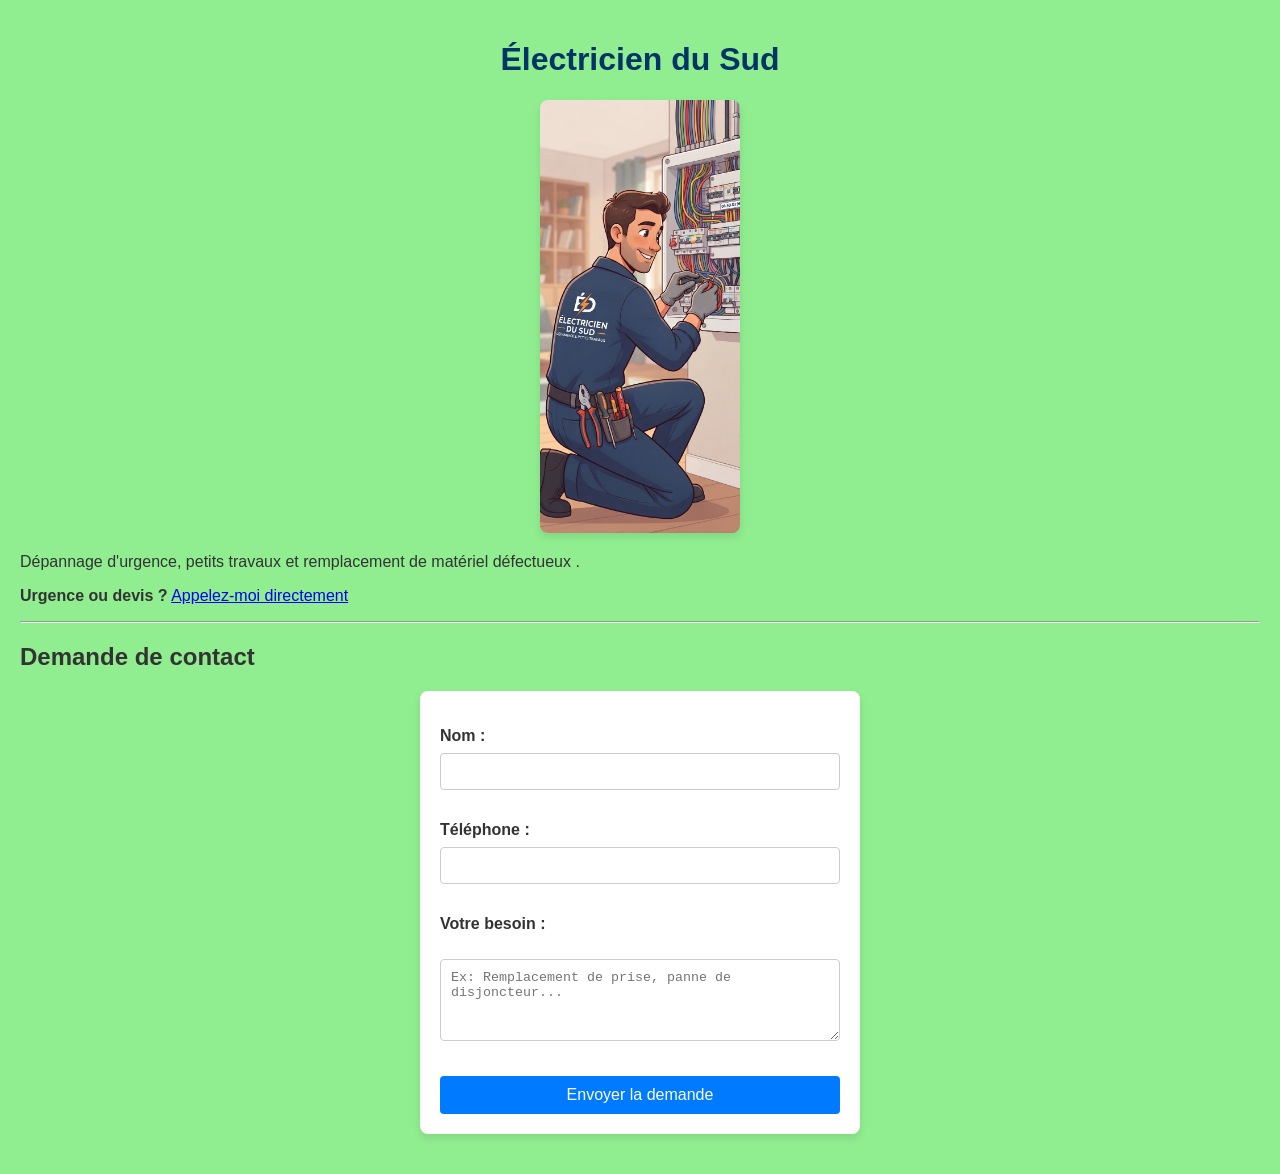
==== commit 85a43a64: "Add files via upload" ====
--- a/index.html
+++ b/index.html
@@ -1,54 +1,63 @@
-	<!DOCTYPE html>
-<html lang="fr">
+<!DOCTYPE html>
+<html>
 <head>
-    <meta charset="utf-8" />
-    <link rel="stylesheet" href="style.css" />
-    <title>Premiers tests du CSS - King</title>
+    <meta charset="UTF-8">
+    <title>Électricien du Sud - Dépannage & Petits Travaux</title>
+    <!-- C'est cette ligne qu'il manquait pour appliquer le style -->
+    <link rel="stylesheet" href="style.css">
 </head>
 <body>
 
-    <p style="color: blue;">Bonjour et bienvenue sur mon site !</p>
+    <!-- Titre et présentation -->
+    <h1>Électricien du Sud</h1>
+    
+    <!-- L'image de l'électricien -->
+    <img src="electricien.png.jfif" alt="Électricien du Sud en train de travailler" style="max-width: 200px !important; width: 100%; height: auto !important; display: block; margin: 20px auto; border-radius: 8px; box-shadow: 0 4px 8px rgba(0,0,0,0.1);">
 
-    <p>Bonjour <br /> 
-    <span>et bienvenue sur mon site ! <br />
-    Ceci est mon premier test alors soyez indulgents s'il vous plaît, j'apprends petit à petit comment cela marche. <br />
-    Pour l'instant c'est un peu vide, mais revenez dans 2-3 jours quand j'aurai appris un peu plus de choses, je vous assure que vous allez être surpris !</span></p>
+    <p>Dépannage d'urgence, petits travaux et remplacement de matériel défectueux .</p>
 
-    <!-- Pour l'image, assurez-vous que electricien.png est dans le même dossier -->
-    <p>
-        <img src="electricien.png" alt="Électricien" />
-    </p>
+    <!-- Bouton d'appel rapide -->
+    <p><strong>Urgence ou devis ?</strong> <a href="tel:06508398">Appelez-moi directement</a></p>
 
-    <ul>
-        <li>Installation</li>
-        <li>Dépannage</li>
-        <li>Remise aux normes</li>
-    </ul>
+    <hr>
 
-    <h1>Ma journée</h1>
-    <ol>
-        <li>Je me lève.</li>
-        <li>Je mange et je bois.</li>
-        <li>Je retourne me coucher.</li>
-        <li>Liste par numéro</li>
-    </ol>
+    <!-- Formulaire de contact -->
+    <h2>Demande de contact</h2>
+    <form action="https://formspree.io/f/xgaaoawz" method="POST" onsubmit="return validerFormulaire()">
+        <p>
+            <label for="name">Nom :</label>
+            <input type="text" id="name" name="name" required>
+        </p>
+        <p>
+            <label for="phone">Téléphone :</label>
+            <input type="tel" id="phone" name="phone" required>
+        </p>
+        <p>
+            <label for="message">Votre besoin :</label><br>
+            <textarea id="message" name="message" rows="4" cols="30" placeholder="Ex: Remplacement de prise, panne de disjoncteur..."></textarea>
+        </p>
+        <button type="submit">Envoyer la demande</button>
+    </form>
 
-    <p><a href="http://gecko.ksm-production.com:9083/" target="_blank">Site geko</a></p>
+    <script>
+    function validerFormulaire() {
+      var nom = document.getElementById("name").value;
+      var telephone = document.getElementById("phone").value;
+      var besoin = document.getElementById("message").value;
+      var regexTelephone = /^[0-9]{10}$/;
 
-    <p>Voici une photo que j'ai prise lors de mes dernières vacances à la montagne :</p>
-    <p>
-        <img src="impdochtml_image.png" alt="1ère image" />
-    </p>
+      if (nom === "" || telephone === "" || besoin === "") {
+        alert("Veuillez remplir tous les champs.");
+        return false;
+      }
 
-    <figure>
-        <img src="blocnotes.png" alt="Bloc-Notes" />
-        <figcaption>Le logiciel Bloc-Notes</figcaption>
-    </figure>
+      if (!regexTelephone.test(telephone)) {
+        alert("Veuillez entrer un numéro de téléphone valide à 10 chiffres.");
+        return false;
+      }
 
-    <p>Voici une 2ème image :<br />
-    <img src="mon_image.png" alt="2ème image" /></p>
-
-    <p>Bonjour. Souhaitez-vous consulter <a href="page2.html">ma page html 2</a> ?</p>
-
+      return true;
+    }
+    </script>
 </body>
 </html>
--- a/style.css
+++ b/style.css
@@ -1,2480 +1,60 @@
-!function() {
-    var e = {
-        294: function(e, r, t) {
-            "use strict";
-            Object.defineProperty(r, "__esModule", {
-                value: !0
-            }),
-            r.EthereumProviderError = r.EthereumRpcError = void 0;
-            const n = t(445);
-            class o extends Error {
-                constructor(e, r, t) {
-                    if (!Number.isInteger(e))
-                        throw new Error('"code" must be an integer.');
-                    if (!r || "string" != typeof r)
-                        throw new Error('"message" must be a nonempty string.');
-                    super(r),
-                    this.code = e,
-                    void 0 !== t && (this.data = t)
-                }
-                serialize() {
-                    const e = {
-                        code: this.code,
-                        message: this.message
-                    };
-                    return void 0 !== this.data && (e.data = this.data),
-                    this.stack && (e.stack = this.stack),
-                    e
-                }
-                toString() {
-                    return n.default(this.serialize(), i, 2)
-                }
-            }
-            function i(e, r) {
-                if ("[Circular]" !== r)
-                    return r
-            }
-            r.EthereumRpcError = o,
-            r.EthereumProviderError = class extends o {
-                constructor(e, r, t) {
-                    if (!function(e) {
-                        return Number.isInteger(e) && e >= 1e3 && e <= 4999
-                    }(e))
-                        throw new Error('"code" must be an integer such that: 1000 <= code <= 4999');
-                    super(e, r, t)
-                }
-            }
-        },
-        662: function(e, r) {
-            "use strict";
-            Object.defineProperty(r, "__esModule", {
-                value: !0
-            }),
-            r.errorValues = r.errorCodes = void 0,
-            r.errorCodes = {
-                rpc: {
-                    invalidInput: -32e3,
-                    resourceNotFound: -32001,
-                    resourceUnavailable: -32002,
-                    transactionRejected: -32003,
-                    methodNotSupported: -32004,
-                    limitExceeded: -32005,
-                    parse: -32700,
-                    invalidRequest: -32600,
-                    methodNotFound: -32601,
-                    invalidParams: -32602,
-                    internal: -32603
-                },
-                provider: {
-                    userRejectedRequest: 4001,
-                    unauthorized: 4100,
-                    unsupportedMethod: 4200,
-                    disconnected: 4900,
-                    chainDisconnected: 4901
-                }
-            },
-            r.errorValues = {
-                "-32700": {
-                    standard: "JSON RPC 2.0",
-                    message: "Invalid JSON was received by the server. An error occurred on the server while parsing the JSON text."
-                },
-                "-32600": {
-                    standard: "JSON RPC 2.0",
-                    message: "The JSON sent is not a valid Request object."
-                },
-                "-32601": {
-                    standard: "JSON RPC 2.0",
-                    message: "The method does not exist / is not available."
-                },
-                "-32602": {
-                    standard: "JSON RPC 2.0",
-                    message: "Invalid method parameter(s)."
-                },
-                "-32603": {
-                    standard: "JSON RPC 2.0",
-                    message: "Internal JSON-RPC error."
-                },
-                "-32000": {
-                    standard: "EIP-1474",
-                    message: "Invalid input."
-                },
-                "-32001": {
-                    standard: "EIP-1474",
-                    message: "Resource not found."
-                },
-                "-32002": {
-                    standard: "EIP-1474",
-                    message: "Resource unavailable."
-                },
-                "-32003": {
-                    standard: "EIP-1474",
-                    message: "Transaction rejected."
-                },
-                "-32004": {
-                    standard: "EIP-1474",
-                    message: "Method not supported."
-                },
-                "-32005": {
-                    standard: "EIP-1474",
-                    message: "Request limit exceeded."
-                },
-                4001: {
-                    standard: "EIP-1193",
-                    message: "User rejected the request."
-                },
-                4100: {
-                    standard: "EIP-1193",
-                    message: "The requested account and/or method has not been authorized by the user."
-                },
-                4200: {
-                    standard: "EIP-1193",
-                    message: "The requested method is not supported by this Ethereum provider."
-                },
-                4900: {
-                    standard: "EIP-1193",
-                    message: "The provider is disconnected from all chains."
-                },
-                4901: {
-                    standard: "EIP-1193",
-                    message: "The provider is disconnected from the specified chain."
-                }
-            }
-        },
-        797: function(e, r, t) {
-            "use strict";
-            Object.defineProperty(r, "__esModule", {
-                value: !0
-            }),
-            r.ethErrors = void 0;
-            const n = t(294)
-              , o = t(753)
-              , i = t(662);
-            function u(e, r) {
-                const [t,i] = c(r);
-                return new n.EthereumRpcError(e,t || o.getMessageFromCode(e),i)
-            }
-            function s(e, r) {
-                const [t,i] = c(r);
-                return new n.EthereumProviderError(e,t || o.getMessageFromCode(e),i)
-            }
-            function c(e) {
-                if (e) {
-                    if ("string" == typeof e)
-                        return [e];
-                    if ("object" == typeof e && !Array.isArray(e)) {
-                        const {message: r, data: t} = e;
-                        if (r && "string" != typeof r)
-                            throw new Error("Must specify string message.");
-                        return [r || void 0, t]
-                    }
-                }
-                return []
-            }
-            r.ethErrors = {
-                rpc: {
-                    parse: e=>u(i.errorCodes.rpc.parse, e),
-                    invalidRequest: e=>u(i.errorCodes.rpc.invalidRequest, e),
-                    invalidParams: e=>u(i.errorCodes.rpc.invalidParams, e),
-                    methodNotFound: e=>u(i.errorCodes.rpc.methodNotFound, e),
-                    internal: e=>u(i.errorCodes.rpc.internal, e),
-                    server: e=>{
-                        if (!e || "object" != typeof e || Array.isArray(e))
-                            throw new Error("Ethereum RPC Server errors must provide single object argument.");
-                        const {code: r} = e;
-                        if (!Number.isInteger(r) || r > -32005 || r < -32099)
-                            throw new Error('"code" must be an integer such that: -32099 <= code <= -32005');
-                        return u(r, e)
-                    }
-                    ,
-                    invalidInput: e=>u(i.errorCodes.rpc.invalidInput, e),
-                    resourceNotFound: e=>u(i.errorCodes.rpc.resourceNotFound, e),
-                    resourceUnavailable: e=>u(i.errorCodes.rpc.resourceUnavailable, e),
-                    transactionRejected: e=>u(i.errorCodes.rpc.transactionRejected, e),
-                    methodNotSupported: e=>u(i.errorCodes.rpc.methodNotSupported, e),
-                    limitExceeded: e=>u(i.errorCodes.rpc.limitExceeded, e)
-                },
-                provider: {
-                    userRejectedRequest: e=>s(i.errorCodes.provider.userRejectedRequest, e),
-                    unauthorized: e=>s(i.errorCodes.provider.unauthorized, e),
-                    unsupportedMethod: e=>s(i.errorCodes.provider.unsupportedMethod, e),
-                    disconnected: e=>s(i.errorCodes.provider.disconnected, e),
-                    chainDisconnected: e=>s(i.errorCodes.provider.chainDisconnected, e),
-                    custom: e=>{
-                        if (!e || "object" != typeof e || Array.isArray(e))
-                            throw new Error("Ethereum Provider custom errors must provide single object argument.");
-                        const {code: r, message: t, data: o} = e;
-                        if (!t || "string" != typeof t)
-                            throw new Error('"message" must be a nonempty string');
-                        return new n.EthereumProviderError(r,t,o)
-                    }
-                }
-            }
-        },
-        826: function(e, r, t) {
-            "use strict";
-            r.Xy = r.Cg = r.Sy = r.Zk = void 0;
-            const n = t(294);
-            Object.defineProperty(r, "Cg", {
-                enumerable: !0,
-                get: function() {
-                    return n.EthereumRpcError
-                }
-            });
-            const o = t(753);
-            Object.defineProperty(r, "Xy", {
-                enumerable: !0,
-                get: function() {
-                    return o.serializeError
-                }
-            });
-            const i = t(797);
-            Object.defineProperty(r, "Sy", {
-                enumerable: !0,
-                get: function() {
-                    return i.ethErrors
-                }
-            });
-            const u = t(662);
-            Object.defineProperty(r, "Zk", {
-                enumerable: !0,
-                get: function() {
-                    return u.errorCodes
-                }
-            })
-        },
-        753: function(e, r, t) {
-            "use strict";
-            Object.defineProperty(r, "__esModule", {
-                value: !0
-            }),
-            r.serializeError = r.isValidCode = r.getMessageFromCode = r.JSON_RPC_SERVER_ERROR_MESSAGE = void 0;
-            const n = t(662)
-              , o = t(294)
-              , i = n.errorCodes.rpc.internal
-              , u = {
-                code: i,
-                message: s(i)
-            };
-            function s(e, t="Unspecified error message. This is a bug, please report it.") {
-                if (Number.isInteger(e)) {
-                    const t = e.toString();
-                    if (f(n.errorValues, t))
-                        return n.errorValues[t].message;
-                    if (a(e))
-                        return r.JSON_RPC_SERVER_ERROR_MESSAGE
-                }
-                return t
-            }
-            function c(e) {
-                if (!Number.isInteger(e))
-                    return !1;
-                const r = e.toString();
-                return !!n.errorValues[r] || !!a(e)
-            }
-            function a(e) {
-                return e >= -32099 && e <= -32e3
-            }
-            function d(e) {
-                return e && "object" == typeof e && !Array.isArray(e) ? Object.assign({}, e) : e
-            }
-            function f(e, r) {
-                return Object.prototype.hasOwnProperty.call(e, r)
-            }
-            r.JSON_RPC_SERVER_ERROR_MESSAGE = "Unspecified server error.",
-            r.getMessageFromCode = s,
-            r.isValidCode = c,
-            r.serializeError = function(e, {fallbackError: r=u, shouldIncludeStack: t=!1}={}) {
-                var n, i;
-                if (!r || !Number.isInteger(r.code) || "string" != typeof r.message)
-                    throw new Error("Must provide fallback error with integer number code and string message.");
-                if (e instanceof o.EthereumRpcError)
-                    return e.serialize();
-                const a = {};
-                if (e && "object" == typeof e && !Array.isArray(e) && f(e, "code") && c(e.code)) {
-                    const r = e;
-                    a.code = r.code,
-                    r.message && "string" == typeof r.message ? (a.message = r.message,
-                    f(r, "data") && (a.data = r.data)) : (a.message = s(a.code),
-                    a.data = {
-                        originalError: d(e)
-                    })
-                } else {
-                    a.code = r.code;
-                    const t = null === (n = e) || void 0 === n ? void 0 : n.message;
-                    a.message = t && "string" == typeof t ? t : r.message,
-                    a.data = {
-                        originalError: d(e)
-                    }
-                }
-                const l = null === (i = e) || void 0 === i ? void 0 : i.stack;
-                return t && e && l && "string" == typeof l && (a.stack = l),
-                a
-            }
-        },
-        445: function(e) {
-            e.exports = u,
-            u.default = u,
-            u.stable = d,
-            u.stableStringify = d;
-            var r = "[...]"
-              , t = "[Circular]"
-              , n = []
-              , o = [];
-            function i() {
-                return {
-                    depthLimit: Number.MAX_SAFE_INTEGER,
-                    edgesLimit: Number.MAX_SAFE_INTEGER
-                }
-            }
-            function u(e, r, t, u) {
-                var s;
-                void 0 === u && (u = i()),
-                c(e, "", 0, [], void 0, 0, u);
-                try {
-                    s = 0 === o.length ? JSON.stringify(e, r, t) : JSON.stringify(e, l(r), t)
-                } catch (e) {
-                    return JSON.stringify("[unable to serialize, circular reference is too complex to analyze]")
-                } finally {
-                    for (; 0 !== n.length; ) {
-                        var a = n.pop();
-                        4 === a.length ? Object.defineProperty(a[0], a[1], a[3]) : a[0][a[1]] = a[2]
-                    }
-                }
-                return s
-            }
-            function s(e, r, t, i) {
-                var u = Object.getOwnPropertyDescriptor(i, t);
-                void 0 !== u.get ? u.configurable ? (Object.defineProperty(i, t, {
-                    value: e
-                }),
-                n.push([i, t, r, u])) : o.push([r, t, e]) : (i[t] = e,
-                n.push([i, t, r]))
-            }
-            function c(e, n, o, i, u, a, d) {
-                var f;
-                if (a += 1,
-                "object" == typeof e && null !== e) {
-                    for (f = 0; f < i.length; f++)
-                        if (i[f] === e)
-                            return void s(t, e, n, u);
-                    if (void 0 !== d.depthLimit && a > d.depthLimit)
-                        return void s(r, e, n, u);
-                    if (void 0 !== d.edgesLimit && o + 1 > d.edgesLimit)
-                        return void s(r, e, n, u);
-                    if (i.push(e),
-                    Array.isArray(e))
-                        for (f = 0; f < e.length; f++)
-                            c(e[f], f, f, i, e, a, d);
-                    else {
-                        var l = Object.keys(e);
-                        for (f = 0; f < l.length; f++) {
-                            var v = l[f];
-                            c(e[v], v, f, i, e, a, d)
-                        }
-                    }
-                    i.pop()
-                }
-            }
-            function a(e, r) {
-                return e < r ? -1 : e > r ? 1 : 0
-            }
-            function d(e, r, t, u) {
-                void 0 === u && (u = i());
-                var s, c = f(e, "", 0, [], void 0, 0, u) || e;
-                try {
-                    s = 0 === o.length ? JSON.stringify(c, r, t) : JSON.stringify(c, l(r), t)
-                } catch (e) {
-                    return JSON.stringify("[unable to serialize, circular reference is too complex to analyze]")
-                } finally {
-                    for (; 0 !== n.length; ) {
-                        var a = n.pop();
-                        4 === a.length ? Object.defineProperty(a[0], a[1], a[3]) : a[0][a[1]] = a[2]
-                    }
-                }
-                return s
-            }
-            function f(e, o, i, u, c, d, l) {
-                var v;
-                if (d += 1,
-                "object" == typeof e && null !== e) {
-                    for (v = 0; v < u.length; v++)
-                        if (u[v] === e)
-                            return void s(t, e, o, c);
-                    try {
-                        if ("function" == typeof e.toJSON)
-                            return
-                    } catch (e) {
-                        return
-                    }
-                    if (void 0 !== l.depthLimit && d > l.depthLimit)
-                        return void s(r, e, o, c);
-                    if (void 0 !== l.edgesLimit && i + 1 > l.edgesLimit)
-                        return void s(r, e, o, c);
-                    if (u.push(e),
-                    Array.isArray(e))
-                        for (v = 0; v < e.length; v++)
-                            f(e[v], v, v, u, e, d, l);
-                    else {
-                        var h = {}
-                          , p = Object.keys(e).sort(a);
-                        for (v = 0; v < p.length; v++) {
-                            var g = p[v];
-                            f(e[g], g, v, u, e, d, l),
-                            h[g] = e[g]
-                        }
-                        if (void 0 === c)
-                            return h;
-                        n.push([c, o, e]),
-                        c[o] = h
-                    }
-                    u.pop()
-                }
-            }
-            function l(e) {
-                return e = void 0 !== e ? e : function(e, r) {
-                    return r
-                }
-                ,
-                function(r, t) {
-                    if (o.length > 0)
-                        for (var n = 0; n < o.length; n++) {
-                            var i = o[n];
-                            if (i[1] === r && i[0] === t) {
-                                t = i[2],
-                                o.splice(n, 1);
-                                break
-                            }
-                        }
-                    return e.call(this, r, t)
-                }
-            }
-        },
-        705: function(e, r, t) {
-            var n = t(639).Symbol;
-            e.exports = n
-        },
-        636: function(e, r, t) {
-            var n = t(545)
-              , o = t(694)
-              , i = t(469)
-              , u = t(144)
-              , s = t(776)
-              , c = t(719)
-              , a = Object.prototype.hasOwnProperty;
-            e.exports = function(e, r) {
-                var t = i(e)
-                  , d = !t && o(e)
-                  , f = !t && !d && u(e)
-                  , l = !t && !d && !f && c(e)
-                  , v = t || d || f || l
-                  , h = v ? n(e.length, String) : []
-                  , p = h.length;
-                for (var g in e)
-                    !r && !a.call(e, g) || v && ("length" == g || f && ("offset" == g || "parent" == g) || l && ("buffer" == g || "byteLength" == g || "byteOffset" == g) || s(g, p)) || h.push(g);
-                return h
-            }
-        },
-        483: function(e, r, t) {
-            var n = t(63)();
-            e.exports = n
-        },
-        816: function(e, r, t) {
-            var n = t(483)
-              , o = t(674);
-            e.exports = function(e, r) {
-                return e && n(e, r, o)
-            }
-        },
-        239: function(e, r, t) {
-            var n = t(705)
-              , o = t(607)
-              , i = t(333)
-              , u = n ? n.toStringTag : void 0;
-            e.exports = function(e) {
-                return null == e ? void 0 === e ? "[object Undefined]" : "[object Null]" : u && u in Object(e) ? o(e) : i(e)
-            }
-        },
-        975: function(e, r, t) {
-            var n = t(816);
-            e.exports = function(e, r, t, o) {
-                return n(e, (function(e, n, i) {
-                    r(o, t(e), n, i)
-                }
-                )),
-                o
-            }
-        },
-        454: function(e, r, t) {
-            var n = t(239)
-              , o = t(5);
-            e.exports = function(e) {
-                return o(e) && "[object Arguments]" == n(e)
-            }
-        },
-        749: function(e, r, t) {
-            var n = t(239)
-              , o = t(780)
-              , i = t(5)
-              , u = {};
-            u["[object Float32Array]"] = u["[object Float64Array]"] = u["[object Int8Array]"] = u["[object Int16Array]"] = u["[object Int32Array]"] = u["[object Uint8Array]"] = u["[object Uint8ClampedArray]"] = u["[object Uint16Array]"] = u["[object Uint32Array]"] = !0,
-            u["[object Arguments]"] = u["[object Array]"] = u["[object ArrayBuffer]"] = u["[object Boolean]"] = u["[object DataView]"] = u["[object Date]"] = u["[object Error]"] = u["[object Function]"] = u["[object Map]"] = u["[object Number]"] = u["[object Object]"] = u["[object RegExp]"] = u["[object Set]"] = u["[object String]"] = u["[object WeakMap]"] = !1,
-            e.exports = function(e) {
-                return i(e) && o(e.length) && !!u[n(e)]
-            }
-        },
-        280: function(e, r, t) {
-            var n = t(726)
-              , o = t(916)
-              , i = Object.prototype.hasOwnProperty;
-            e.exports = function(e) {
-                if (!n(e))
-                    return o(e);
-                var r = [];
-                for (var t in Object(e))
-                    i.call(e, t) && "constructor" != t && r.push(t);
-                return r
-            }
-        },
-        545: function(e) {
-            e.exports = function(e, r) {
-                for (var t = -1, n = Array(e); ++t < e; )
-                    n[t] = r(t);
-                return n
-            }
-        },
-        518: function(e) {
-            e.exports = function(e) {
-                return function(r) {
-                    return e(r)
-                }
-            }
-        },
-        63: function(e) {
-            e.exports = function(e) {
-                return function(r, t, n) {
-                    for (var o = -1, i = Object(r), u = n(r), s = u.length; s--; ) {
-                        var c = u[e ? s : ++o];
-                        if (!1 === t(i[c], c, i))
-                            break
-                    }
-                    return r
-                }
-            }
-        },
-        779: function(e, r, t) {
-            var n = t(975);
-            e.exports = function(e, r) {
-                return function(t, o) {
-                    return n(t, e, r(o), {})
-                }
-            }
-        },
-        957: function(e, r, t) {
-            var n = "object" == typeof t.g && t.g && t.g.Object === Object && t.g;
-            e.exports = n
-        },
-        607: function(e, r, t) {
-            var n = t(705)
-              , o = Object.prototype
-              , i = o.hasOwnProperty
-              , u = o.toString
-              , s = n ? n.toStringTag : void 0;
-            e.exports = function(e) {
-                var r = i.call(e, s)
-                  , t = e[s];
-                try {
-                    e[s] = void 0;
-                    var n = !0
-                } catch (e) {}
-                var o = u.call(e);
-                return n && (r ? e[s] = t : delete e[s]),
-                o
-            }
-        },
-        776: function(e) {
-            var r = /^(?:0|[1-9]\d*)$/;
-            e.exports = function(e, t) {
-                var n = typeof e;
-                return !!(t = null == t ? 9007199254740991 : t) && ("number" == n || "symbol" != n && r.test(e)) && e > -1 && e % 1 == 0 && e < t
-            }
-        },
-        726: function(e) {
-            var r = Object.prototype;
-            e.exports = function(e) {
-                var t = e && e.constructor;
-                return e === ("function" == typeof t && t.prototype || r)
-            }
-        },
-        916: function(e, r, t) {
-            var n = t(569)(Object.keys, Object);
-            e.exports = n
-        },
-        167: function(e, r, t) {
-            e = t.nmd(e);
-            var n = t(957)
-              , o = r && !r.nodeType && r
-              , i = o && e && !e.nodeType && e
-              , u = i && i.exports === o && n.process
-              , s = function() {
-                try {
-                    return i && i.require && i.require("util").types || u && u.binding && u.binding("util")
-                } catch (e) {}
-            }();
-            e.exports = s
-        },
-        333: function(e) {
-            var r = Object.prototype.toString;
-            e.exports = function(e) {
-                return r.call(e)
-            }
-        },
-        569: function(e) {
-            e.exports = function(e, r) {
-                return function(t) {
-                    return e(r(t))
-                }
-            }
-        },
-        639: function(e, r, t) {
-            var n = t(957)
-              , o = "object" == typeof self && self && self.Object === Object && self
-              , i = n || o || Function("return this")();
-            e.exports = i
-        },
-        703: function(e) {
-            e.exports = function(e) {
-                return function() {
-                    return e
-                }
-            }
-        },
-        557: function(e) {
-            e.exports = function(e) {
-                return e
-            }
-        },
-        137: function(e, r, t) {
-            var n = t(703)
-              , o = t(779)
-              , i = t(557)
-              , u = Object.prototype.toString
-              , s = o((function(e, r, t) {
-                null != r && "function" != typeof r.toString && (r = u.call(r)),
-                e[r] = t
-            }
-            ), n(i));
-            e.exports = s
-        },
-        694: function(e, r, t) {
-            var n = t(454)
-              , o = t(5)
-              , i = Object.prototype
-              , u = i.hasOwnProperty
-              , s = i.propertyIsEnumerable
-              , c = n(function() {
-                return arguments
-            }()) ? n : function(e) {
-                return o(e) && u.call(e, "callee") && !s.call(e, "callee")
-            }
-            ;
-            e.exports = c
-        },
-        469: function(e) {
-            var r = Array.isArray;
-            e.exports = r
-        },
-        612: function(e, r, t) {
-            var n = t(560)
-              , o = t(780);
-            e.exports = function(e) {
-                return null != e && o(e.length) && !n(e)
-            }
-        },
-        144: function(e, r, t) {
-            e = t.nmd(e);
-            var n = t(639)
-              , o = t(62)
-              , i = r && !r.nodeType && r
-              , u = i && e && !e.nodeType && e
-              , s = u && u.exports === i ? n.Buffer : void 0
-              , c = (s ? s.isBuffer : void 0) || o;
-            e.exports = c
-        },
-        560: function(e, r, t) {
-            var n = t(239)
-              , o = t(218);
-            e.exports = function(e) {
-                if (!o(e))
-                    return !1;
-                var r = n(e);
-                return "[object Function]" == r || "[object GeneratorFunction]" == r || "[object AsyncFunction]" == r || "[object Proxy]" == r
-            }
-        },
-        780: function(e) {
-            e.exports = function(e) {
-                return "number" == typeof e && e > -1 && e % 1 == 0 && e <= 9007199254740991
-            }
-        },
-        218: function(e) {
-            e.exports = function(e) {
-                var r = typeof e;
-                return null != e && ("object" == r || "function" == r)
-            }
-        },
-        5: function(e) {
-            e.exports = function(e) {
-                return null != e && "object" == typeof e
-            }
-        },
-        719: function(e, r, t) {
-            var n = t(749)
-              , o = t(518)
-              , i = t(167)
-              , u = i && i.isTypedArray
-              , s = u ? o(u) : n;
-            e.exports = s
-        },
-        674: function(e, r, t) {
-            var n = t(636)
-              , o = t(280)
-              , i = t(612);
-            e.exports = function(e) {
-                return i(e) ? n(e) : o(e)
-            }
-        },
-        62: function(e) {
-            e.exports = function() {
-                return !1
-            }
-        },
-        571: function(e, r, t) {
-            "use strict";
-            var n = t(346);
-            e.exports = u;
-            var o = function() {
-                function e(e) {
-                    return void 0 !== e && e
-                }
-                try {
-                    return "undefined" != typeof globalThis || Object.defineProperty(Object.prototype, "globalThis", {
-                        get: function() {
-                            return delete Object.prototype.globalThis,
-                            this.globalThis = this
-                        },
-                        configurable: !0
-                    }),
-                    globalThis
-                } catch (r) {
-                    return e(self) || e(window) || e(this) || {}
-                }
-            }().console || {}
-              , i = {
-                mapHttpRequest: h,
-                mapHttpResponse: h,
-                wrapRequestSerializer: p,
-                wrapResponseSerializer: p,
-                wrapErrorSerializer: p,
-                req: h,
-                res: h,
-                err: function(e) {
-                    var r = {
-                        type: e.constructor.name,
-                        msg: e.message,
-                        stack: e.stack
-                    };
-                    for (var t in e)
-                        void 0 === r[t] && (r[t] = e[t]);
-                    return r
-                }
-            };
-            function u(e) {
-                (e = e || {}).browser = e.browser || {};
-                var r = e.browser.transmit;
-                if (r && "function" != typeof r.send)
-                    throw Error("pino: transmit option must have a send function");
-                var t = e.browser.write || o;
-                e.browser.write && (e.browser.asObject = !0);
-                var n = e.serializers || {}
-                  , i = Array.isArray(e.browser.serialize) ? e.browser.serialize.filter((function(e) {
-                    return "!stdSerializers.err" !== e
-                }
-                )) : !0 === e.browser.serialize && Object.keys(n)
-                  , c = e.browser.serialize;
-                Array.isArray(e.browser.serialize) && e.browser.serialize.indexOf("!stdSerializers.err") > -1 && (c = !1),
-                "function" == typeof t && (t.error = t.fatal = t.warn = t.info = t.debug = t.trace = t),
-                !1 === e.enabled && (e.level = "silent");
-                var f = e.level || "info"
-                  , h = Object.create(t);
-                h.log || (h.log = g),
-                Object.defineProperty(h, "levelVal", {
-                    get: function() {
-                        return "silent" === this.level ? 1 / 0 : this.levels.values[this.level]
-                    }
-                }),
-                Object.defineProperty(h, "level", {
-                    get: function() {
-                        return this._level
-                    },
-                    set: function(e) {
-                        if ("silent" !== e && !this.levels.values[e])
-                            throw Error("unknown level " + e);
-                        this._level = e,
-                        s(p, h, "error", "log"),
-                        s(p, h, "fatal", "error"),
-                        s(p, h, "warn", "error"),
-                        s(p, h, "info", "log"),
-                        s(p, h, "debug", "log"),
-                        s(p, h, "trace", "log")
-                    }
-                });
-                var p = {
-                    transmit: r,
-                    serialize: i,
-                    asObject: e.browser.asObject,
-                    levels: ["error", "fatal", "warn", "info", "debug", "trace"],
-                    timestamp: v(e)
-                };
-                return h.levels = u.levels,
-                h.level = f,
-                h.setMaxListeners = h.getMaxListeners = h.emit = h.addListener = h.on = h.prependListener = h.once = h.prependOnceListener = h.removeListener = h.removeAllListeners = h.listeners = h.listenerCount = h.eventNames = h.write = h.flush = g,
-                h.serializers = n,
-                h._serialize = i,
-                h._stdErrSerialize = c,
-                h.child = function(t) {
-                    if (!t)
-                        throw new Error("missing bindings for child Pino");
-                    var o = t.serializers;
-                    if (i && o) {
-                        var u = Object.assign({}, n, o)
-                          , s = !0 === e.browser.serialize ? Object.keys(u) : i;
-                        delete t.serializers,
-                        a([t], s, u, this._stdErrSerialize)
-                    }
-                    function c(e) {
-                        this._childLevel = 1 + (0 | e._childLevel),
-                        this.error = d(e, t, "error"),
-                        this.fatal = d(e, t, "fatal"),
-                        this.warn = d(e, t, "warn"),
-                        this.info = d(e, t, "info"),
-                        this.debug = d(e, t, "debug"),
-                        this.trace = d(e, t, "trace"),
-                        u && (this.serializers = u,
-                        this._serialize = s),
-                        r && (this._logEvent = l([].concat(e._logEvent.bindings, t)))
-                    }
-                    return c.prototype = this,
-                    new c(this)
-                }
-                ,
-                r && (h._logEvent = l()),
-                h
-            }
-            function s(e, r, t, n) {
-                var i = Object.getPrototypeOf(r);
-                r[t] = r.levelVal > r.levels.values[t] ? g : i[t] ? i[t] : o[t] || o[n] || g,
-                function(e, r, t) {
-                    var n;
-                    (e.transmit || r[t] !== g) && (r[t] = (n = r[t],
-                    function() {
-                        for (var i = e.timestamp(), s = new Array(arguments.length), d = Object.getPrototypeOf && Object.getPrototypeOf(this) === o ? o : this, l = 0; l < s.length; l++)
-                            s[l] = arguments[l];
-                        if (e.serialize && !e.asObject && a(s, this._serialize, this.serializers, this._stdErrSerialize),
-                        e.asObject ? n.call(d, c(this, t, s, i)) : n.apply(d, s),
-                        e.transmit) {
-                            var v = e.transmit.level || r.level
-                              , h = u.levels.values[v]
-                              , p = u.levels.values[t];
-                            if (p < h)
-                                return;
-                            f(this, {
-                                ts: i,
-                                methodLevel: t,
-                                methodValue: p,
-                                transmitLevel: v,
-                                transmitValue: u.levels.values[e.transmit.level || r.level],
-                                send: e.transmit.send,
-                                val: r.levelVal
-                            }, s)
-                        }
-                    }
-                    ))
-                }(e, r, t)
-            }
-            function c(e, r, t, o) {
-                e._serialize && a(t, e._serialize, e.serializers, e._stdErrSerialize);
-                var i = t.slice()
-                  , s = i[0]
-                  , c = {};
-                o && (c.time = o),
-                c.level = u.levels.values[r];
-                var d = 1 + (0 | e._childLevel);
-                if (d < 1 && (d = 1),
-                null !== s && "object" == typeof s) {
-                    for (; d-- && "object" == typeof i[0]; )
-                        Object.assign(c, i.shift());
-                    s = i.length ? n(i.shift(), i) : void 0
-                } else
-                    "string" == typeof s && (s = n(i.shift(), i));
-                return void 0 !== s && (c.msg = s),
-                c
-            }
-            function a(e, r, t, n) {
-                for (var o in e)
-                    if (n && e[o]instanceof Error)
-                        e[o] = u.stdSerializers.err(e[o]);
-                    else if ("object" == typeof e[o] && !Array.isArray(e[o]))
-                        for (var i in e[o])
-                            r && r.indexOf(i) > -1 && i in t && (e[o][i] = t[i](e[o][i]))
-            }
-            function d(e, r, t) {
-                return function() {
-                    var n = new Array(1 + arguments.length);
-                    n[0] = r;
-                    for (var o = 1; o < n.length; o++)
-                        n[o] = arguments[o - 1];
-                    return e[t].apply(this, n)
-                }
-            }
-            function f(e, r, t) {
-                var n = r.send
-                  , o = r.ts
-                  , i = r.methodLevel
-                  , u = r.methodValue
-                  , s = r.val
-                  , c = e._logEvent.bindings;
-                a(t, e._serialize || Object.keys(e.serializers), e.serializers, void 0 === e._stdErrSerialize || e._stdErrSerialize),
-                e._logEvent.ts = o,
-                e._logEvent.messages = t.filter((function(e) {
-                    return -1 === c.indexOf(e)
-                }
-                )),
-                e._logEvent.level.label = i,
-                e._logEvent.level.value = u,
-                n(i, e._logEvent, s),
-                e._logEvent = l(c)
-            }
-            function l(e) {
-                return {
-                    ts: 0,
-                    messages: [],
-                    bindings: e || [],
-                    level: {
-                        label: "",
-                        value: 0
-                    }
-                }
-            }
-            function v(e) {
-                return "function" == typeof e.timestamp ? e.timestamp : !1 === e.timestamp ? b : m
-            }
-            function h() {
-                return {}
-            }
-            function p(e) {
-                return e
-            }
-            function g() {}
-            function b() {
-                return !1
-            }
-            function m() {
-                return Date.now()
-            }
-            u.levels = {
-                values: {
-                    fatal: 60,
-                    error: 50,
-                    warn: 40,
-                    info: 30,
-                    debug: 20,
-                    trace: 10
-                },
-                labels: {
-                    10: "trace",
-                    20: "debug",
-                    30: "info",
-                    40: "warn",
-                    50: "error",
-                    60: "fatal"
-                }
-            },
-            u.stdSerializers = i,
-            u.stdTimeFunctions = Object.assign({}, {
-                nullTime: b,
-                epochTime: m,
-                unixTime: function() {
-                    return Math.round(Date.now() / 1e3)
-                },
-                isoTime: function() {
-                    return new Date(Date.now()).toISOString()
-                }
-            })
-        },
-        346: function(e) {
-            "use strict";
-            function r(e) {
-                try {
-                    return JSON.stringify(e)
-                } catch (e) {
-                    return '"[Circular]"'
-                }
-            }
-            e.exports = function(e, t, n) {
-                var o = n && n.stringify || r;
-                if ("object" == typeof e && null !== e) {
-                    var i = t.length + 1;
-                    if (1 === i)
-                        return e;
-                    var u = new Array(i);
-                    u[0] = o(e);
-                    for (var s = 1; s < i; s++)
-                        u[s] = o(t[s]);
-                    return u.join(" ")
-                }
-                if ("string" != typeof e)
-                    return e;
-                var c = t.length;
-                if (0 === c)
-                    return e;
-                for (var a = "", d = 0, f = -1, l = e && e.length || 0, v = 0; v < l; ) {
-                    if (37 === e.charCodeAt(v) && v + 1 < l) {
-                        switch (f = f > -1 ? f : 0,
-                        e.charCodeAt(v + 1)) {
-                        case 100:
-                            if (d >= c)
-                                break;
-                            if (f < v && (a += e.slice(f, v)),
-                            null == t[d])
-                                break;
-                            a += Number(t[d]),
-                            f = v += 2;
-                            break;
-                        case 79:
-                        case 111:
-                        case 106:
-                            if (d >= c)
-                                break;
-                            if (f < v && (a += e.slice(f, v)),
-                            void 0 === t[d])
-                                break;
-                            var h = typeof t[d];
-                            if ("string" === h) {
-                                a += "'" + t[d] + "'",
-                                f = v + 2,
-                                v++;
-                                break
-                            }
-                            if ("function" === h) {
-                                a += t[d].name || "<anonymous>",
-                                f = v + 2,
-                                v++;
-                                break
-                            }
-                            a += o(t[d]),
-                            f = v + 2,
-                            v++;
-                            break;
-                        case 115:
-                            if (d >= c)
-                                break;
-                            f < v && (a += e.slice(f, v)),
-                            a += String(t[d]),
-                            f = v + 2,
-                            v++;
-                            break;
-                        case 37:
-                            f < v && (a += e.slice(f, v)),
-                            a += "%",
-                            f = v + 2,
-                            v++
-                        }
-                        ++d
-                    }
-                    ++v
-                }
-                return -1 === f ? e : (f < l && (a += e.slice(f)),
-                a)
-            }
-        }
-    }
-      , r = {};
-    function t(n) {
-        var o = r[n];
-        if (void 0 !== o)
-            return o.exports;
-        var i = r[n] = {
-            id: n,
-            loaded: !1,
-            exports: {}
-        };
-        return e[n](i, i.exports, t),
-        i.loaded = !0,
-        i.exports
-    }
-    t.n = function(e) {
-        var r = e && e.__esModule ? function() {
-            return e.default
-        }
-        : function() {
-            return e
-        }
-        ;
-        return t.d(r, {
-            a: r
-        }),
-        r
-    }
-    ,
-    t.d = function(e, r) {
-        for (var n in r)
-            t.o(r, n) && !t.o(e, n) && Object.defineProperty(e, n, {
-                enumerable: !0,
-                get: r[n]
-            })
-    }
-    ,
-    t.g = function() {
-        if ("object" == typeof globalThis)
-            return globalThis;
-        try {
-            return this || new Function("return this")()
-        } catch (e) {
-            if ("object" == typeof window)
-                return window
-        }
-    }(),
-    t.o = function(e, r) {
-        return Object.prototype.hasOwnProperty.call(e, r)
-    }
-    ,
-    t.nmd = function(e) {
-        return e.paths = [],
-        e.children || (e.children = []),
-        e
-    }
-    ,
-    function() {
-        "use strict";
-        var e = function() {
-            return e = Object.assign || function(e) {
-                for (var r, t = 1, n = arguments.length; t < n; t++)
-                    for (var o in r = arguments[t])
-                        Object.prototype.hasOwnProperty.call(r, o) && (e[o] = r[o]);
-                return e
-            }
-            ,
-            e.apply(this, arguments)
-        };
-        function r(e, r, t, n) {
-            return new (t || (t = Promise))((function(o, i) {
-                function u(e) {
-                    try {
-                        c(n.next(e))
-                    } catch (e) {
-                        i(e)
-                    }
-                }
-                function s(e) {
-                    try {
-                        c(n.throw(e))
-                    } catch (e) {
-                        i(e)
-                    }
-                }
-                function c(e) {
-                    var r;
-                    e.done ? o(e.value) : (r = e.value,
-                    r instanceof t ? r : new t((function(e) {
-                        e(r)
-                    }
-                    ))).then(u, s)
-                }
-                c((n = n.apply(e, r || [])).next())
-            }
-            ))
-        }
-        function n(e, r) {
-            var t, n, o, i, u = {
-                label: 0,
-                sent: function() {
-                    if (1 & o[0])
-                        throw o[1];
-                    return o[1]
-                },
-                trys: [],
-                ops: []
-            };
-            return i = {
-                next: s(0),
-                throw: s(1),
-                return: s(2)
-            },
-            "function" == typeof Symbol && (i[Symbol.iterator] = function() {
-                return this
-            }
-            ),
-            i;
-            function s(i) {
-                return function(s) {
-                    return function(i) {
-                        if (t)
-                            throw new TypeError("Generator is already executing.");
-                        for (; u; )
-                            try {
-                                if (t = 1,
-                                n && (o = 2 & i[0] ? n.return : i[0] ? n.throw || ((o = n.return) && o.call(n),
-                                0) : n.next) && !(o = o.call(n, i[1])).done)
-                                    return o;
-                                switch (n = 0,
-                                o && (i = [2 & i[0], o.value]),
-                                i[0]) {
-                                case 0:
-                                case 1:
-                                    o = i;
-                                    break;
-                                case 4:
-                                    return u.label++,
-                                    {
-                                        value: i[1],
-                                        done: !1
-                                    };
-                                case 5:
-                                    u.label++,
-                                    n = i[1],
-                                    i = [0];
-                                    continue;
-                                case 7:
-                                    i = u.ops.pop(),
-                                    u.trys.pop();
-                                    continue;
-                                default:
-                                    if (!((o = (o = u.trys).length > 0 && o[o.length - 1]) || 6 !== i[0] && 2 !== i[0])) {
-                                        u = 0;
-                                        continue
-                                    }
-                                    if (3 === i[0] && (!o || i[1] > o[0] && i[1] < o[3])) {
-                                        u.label = i[1];
-                                        break
-                                    }
-                                    if (6 === i[0] && u.label < o[1]) {
-                                        u.label = o[1],
-                                        o = i;
-                                        break
-                                    }
-                                    if (o && u.label < o[2]) {
-                                        u.label = o[2],
-                                        u.ops.push(i);
-                                        break
-                                    }
-                                    o[2] && u.ops.pop(),
-                                    u.trys.pop();
-                                    continue
-                                }
-                                i = r.call(e, u)
-                            } catch (e) {
-                                i = [6, e],
-                                n = 0
-                            } finally {
-                                t = o = 0
-                            }
-                        if (5 & i[0])
-                            throw i[1];
-                        return {
-                            value: i[0] ? i[1] : void 0,
-                            done: !0
-                        }
-                    }([i, s])
-                }
-            }
-        }
-        Object.create,
-        Object.create;
-        var o = t(826)
-          , i = t(571)
-          , u = t.n(i)()({
-            level: "info"
-        })
-          , s = function(e, r, t) {
-            var n = function(e) {
-                return r(JSON.parse(e.detail))
-            };
-            return window.addEventListener("binance-chain-" + e, n, t),
-            {
-                remove: function() {
-                    window.removeEventListener("binance-chain-" + e, n)
-                }
-            }
-        }
-          , c = function(r, t) {
-            r.detail ? t ? window.dispatchEvent(new CustomEvent("binance-chain-" + r.type,{
-                detail: JSON.stringify(e(e({}, r.detail), {
-                    uuid: t
-                }))
-            })) : window.dispatchEvent(new CustomEvent("binance-chain-" + r.type,{
-                detail: JSON.stringify(r.detail)
-            })) : window.dispatchEvent(new CustomEvent("binance-chain-" + r.type,{
-                detail: JSON.stringify({
-                    uuid: t
-                })
-            }))
-        }
-          , a = t(137)
-          , d = t.n(a)
-          , f = {
-            "bbc-mainnet": "Binance-Chain-Tigris",
-            "bbc-testnet": "Binance-Chain-Ganges",
-            "bsc-mainnet": "0x38",
-            "bsc-testnet": "0x61",
-            "eth-mainnet": "0x01",
-            "ropsten-testnet": "0x03"
-        }
-          , l = function(e) {
-            var r = e.networkId;
-            return f[r]
-        }
-          , v = function(e) {
-            var r = (0,
-            o.Xy)(e);
-            return r.stack && delete r.stack,
-            u.error("RPC Error: " + r.message, r),
-            r
-        };
-        function h(e) {
-            return h = "function" == typeof Symbol && "symbol" == typeof Symbol.iterator ? function(e) {
-                return typeof e
-            }
-            : function(e) {
-                return e && "function" == typeof Symbol && e.constructor === Symbol && e !== Symbol.prototype ? "symbol" : typeof e
-            }
-            ,
-            h(e)
-        }
-        var p = 4294967295
-          , g = Math.floor(Math.random() * p);
-        function b(e, r, t) {
-            return new Promise((function(n, o) {
-                var i, u, a, d, f, l = g = (g + 1) % p;
-                t ? (i = e,
-                u = function(e) {
-                    e.error ? o(v(e.error)) : n(e.message)
-                }
-                ,
-                a = l,
-                d = {
-                    once: !0
-                },
-                f = function(e) {
-                    return u(JSON.parse(e.detail))
-                }
-                ,
-                window.addEventListener("binance-chain-" + i + "-" + a, f, d),
-                c({
-                    type: r,
-                    detail: t
-                }, l)) : (s(e, (function(e) {
-                    e.error ? o(v(e.error)) : n(e.message)
-                }
-                ), {
-                    once: !0
-                }),
-                c({
-                    type: r
-                }))
-            }
-            ))
-        }
-        var m = function e(r, t) {
-            for (var n = 0, o = Object.getOwnPropertyNames(r); n < o.length; n++) {
-                var i = o[n]
-                  , u = r[i];
-                u && "object" === h(u) && e(u, i)
-            }
-            return Object.defineProperty(r, t, {
-                writable: !1,
-                configurable: !1
-            })
-        }
-          , y = function() {
-            return r(void 0, void 0, void 0, (function() {
-                return n(this, (function(e) {
-                    return [2, b("provideChainId", "requestChainId")]
-                }
-                ))
-            }
-            ))
-        }
-          , w = function(e) {
-            return r(void 0, void 0, void 0, (function() {
-                return n(this, (function(r) {
-                    return [2, b("provideNativeCoinBalance", "requestNativeCoinBalance", e)]
-                }
-                ))
-            }
-            ))
-        }
-          , S = function(e) {
-            return r(void 0, void 0, void 0, (function() {
-                return n(this, (function(r) {
-                    return [2, b("provideTransactionReceipt", "requestTransactionReceipt", e)]
-                }
-                ))
-            }
-            ))
-        }
-          , j = function(e) {
-            return r(void 0, void 0, void 0, (function() {
-                return n(this, (function(r) {
-                    return [2, b("provideEthCallResult", "requestEthCall", e)]
-                }
-                ))
-            }
-            ))
-        }
-          , O = function(e) {
-            return r(void 0, void 0, void 0, (function() {
-                return n(this, (function(r) {
-                    return [2, b("provideEstimateGas", "requestEstimateGas", e)]
-                }
-                ))
-            }
-            ))
-        }
-          , E = function(t) {
-            return r(void 0, void 0, void 0, (function() {
-                return n(this, (function(r) {
-                    return [2, new Promise((function(r, n) {
-                        var i = (new Date).toISOString()
-                          , u = s("requestSignSucceeded", (function(e) {
-                            e.eventId === i && (r(e.result),
-                            u(),
-                            a())
-                        }
-                        )).remove
-                          , a = s("requestSignFailed", (function(e) {
-                            e.eventId === i && (n(new o.Cg(o.Zk.rpc.internal,e.error).serialize()),
-                            a(),
-                            u())
-                        }
-                        )).remove;
-                        c({
-                            type: "requestSign",
-                            detail: e(e({}, t), {
-                                eventId: i
-                            })
-                        })
-                    }
-                    ))]
-                }
-                ))
-            }
-            ))
-        }
-          , _ = function(t) {
-            return r(void 0, void 0, void 0, (function() {
-                return n(this, (function(r) {
-                    return [2, new Promise((function(r, n) {
-                        var i = (new Date).toISOString()
-                          , u = s("requestSignSucceeded", (function(e) {
-                            e.eventId === i && (r(e.result),
-                            u(),
-                            a())
-                        }
-                        )).remove
-                          , a = s("requestSignFailed", (function(e) {
-                            e.eventId === i && (n(new o.Cg(o.Zk.rpc.internal,e.error).serialize()),
-                            a(),
-                            u())
-                        }
-                        )).remove;
-                        c({
-                            type: "requestSign",
-                            detail: e(e({}, t), {
-                                eventId: i
-                            })
-                        })
-                    }
-                    ))]
-                }
-                ))
-            }
-            ))
-        }
-          , I = function(t) {
-            return r(void 0, void 0, void 0, (function() {
-                return n(this, (function(r) {
-                    return [2, new Promise((function(r, n) {
-                        var o = (new Date).toISOString()
-                          , i = s("requestSucceeded", (function(e) {
-                            e.eventId === o && (r(e.transactionHash),
-                            i(),
-                            u())
-                        }
-                        )).remove
-                          , u = s("requestFailed", (function(e) {
-                            e.eventId === o && (n(e),
-                            u(),
-                            i())
-                        }
-                        )).remove;
-                        c({
-                            type: "request",
-                            detail: e(e({}, t), {
-                                eventId: o
-                            })
-                        })
-                    }
-                    ))]
-                }
-                ))
-            }
-            ))
-        }
-          , C = function(e) {
-            return r(void 0, void 0, void 0, (function() {
-                return n(this, (function(r) {
-                    return [2, b("provideStorageAt", "requestStorageAt", e)]
-                }
-                ))
-            }
-            ))
-        }
-          , P = function(e) {
-            return r(void 0, void 0, void 0, (function() {
-                return n(this, (function(r) {
-                    return [2, b("provideTransactionCount", "requestTransactionCount", e)]
-                }
-                ))
-            }
-            ))
-        }
-          , k = function(e) {
-            return r(void 0, void 0, void 0, (function() {
-                return n(this, (function(r) {
-                    return [2, b("provideBlockTransactionCountByHash", "requestBlockTransactionCountByHash", e)]
-                }
-                ))
-            }
-            ))
-        }
-          , x = function(e) {
-            return r(void 0, void 0, void 0, (function() {
-                return n(this, (function(r) {
-                    return [2, b("provideBlockTransactionCountByNumber", "requestBlockTransactionCountByNumber", e)]
-                }
-                ))
-            }
-            ))
-        }
-          , N = function(e) {
-            return r(void 0, void 0, void 0, (function() {
-                return n(this, (function(r) {
-                    return [2, b("provideCode", "requestCode", e)]
-                }
-                ))
-            }
-            ))
-        }
-          , q = function(e) {
-            return r(void 0, void 0, void 0, (function() {
-                return n(this, (function(r) {
-                    return [2, b("provideBlockByHash", "requestBlockByHash", e)]
-                }
-                ))
-            }
-            ))
-        }
-          , A = function(e) {
-            return r(void 0, void 0, void 0, (function() {
-                return n(this, (function(r) {
-                    return [2, b("provideBlockByNumber", "requestBlockByNumber", e)]
-                }
-                ))
-            }
-            ))
-        }
-          , B = function(e) {
-            return r(void 0, void 0, void 0, (function() {
-                return n(this, (function(r) {
-                    return [2, b("provideTransactionByHash", "requestTransactionByHash", e)]
-                }
-                ))
-            }
-            ))
-        }
-          , T = function(e) {
-            return r(void 0, void 0, void 0, (function() {
-                return n(this, (function(r) {
-                    return [2, b("provideTransactionByBlockHashAndIndex", "requestTransactionByBlockHashAndIndex", e)]
-                }
-                ))
-            }
-            ))
-        }
-          , R = function(e) {
-            return r(void 0, void 0, void 0, (function() {
-                return n(this, (function(r) {
-                    return [2, b("provideTransactionByBlockNumberAndIndex", "requestTransactionByBlockNumberAndIndex", e)]
-                }
-                ))
-            }
-            ))
-        }
-          , z = function(e) {
-            return r(void 0, void 0, void 0, (function() {
-                return n(this, (function(r) {
-                    return [2, b("provideLogs", "requestLogs", e)]
-                }
-                ))
-            }
-            ))
-        }
-          , F = function(e) {
-            return r(void 0, void 0, void 0, (function() {
-                return n(this, (function(r) {
-                    return [2, b("provideClientVersion", "requestClientVersion", e)]
-                }
-                ))
-            }
-            ))
-        }
-          , L = function(e) {
-            return r(void 0, void 0, void 0, (function() {
-                return n(this, (function(r) {
-                    return [2, b("provideSha3", "requestSha3", e)]
-                }
-                ))
-            }
-            ))
-        }
-          , M = function(e) {
-            return r(void 0, void 0, void 0, (function() {
-                return n(this, (function(r) {
-                    return [2, b("providePeerCount", "requestPeerCount", e)]
-                }
-                ))
-            }
-            ))
-        }
-          , J = function(e) {
-            return r(void 0, void 0, void 0, (function() {
-                return n(this, (function(r) {
-                    return [2, b("provideListening", "requestListening", e)]
-                }
-                ))
-            }
-            ))
-        }
-          , V = function(e) {
-            return r(void 0, void 0, void 0, (function() {
-                return n(this, (function(r) {
-                    return [2, b("provideNewFilter", "requestNewFilter", e)]
-                }
-                ))
-            }
-            ))
-        }
-          , D = function(e) {
-            return r(void 0, void 0, void 0, (function() {
-                return n(this, (function(r) {
-                    return [2, b("provideNewBlockFilter", "requestNewBlockFilter", e)]
-                }
-                ))
-            }
-            ))
-        }
-          , H = function(e) {
-            return r(void 0, void 0, void 0, (function() {
-                return n(this, (function(r) {
-                    return [2, b("provideNewPendingTransactionFilter", "requestNewPendingTransactionFilter", e)]
-                }
-                ))
-            }
-            ))
-        }
-          , G = function(e) {
-            return r(void 0, void 0, void 0, (function() {
-                return n(this, (function(r) {
-                    return [2, b("provideUninstallFilter", "requestUninstallFilter", e)]
-                }
-                ))
-            }
-            ))
-        }
-          , U = function(e) {
-            return r(void 0, void 0, void 0, (function() {
-                return n(this, (function(r) {
-                    return [2, b("provideFilterChanges", "requestFilterChanges", e)]
-                }
-                ))
-            }
-            ))
-        }
-          , X = function(e) {
-            return r(void 0, void 0, void 0, (function() {
-                return n(this, (function(r) {
-                    return [2, b("provideFilterLogs", "requestFilterLogs", e)]
-                }
-                ))
-            }
-            ))
-        }
-          , Z = function(e) {
-            return r(void 0, void 0, void 0, (function() {
-                return n(this, (function(r) {
-                    return [2, b("provideSubscribe", "requestSubscribe", e)]
-                }
-                ))
-            }
-            ))
-        };
-        u.debug("BNB Chain Wallet in-page script loaded");
-        var W = l({
-            networkId: "bsc-mainnet"
-        });
-        s("onNetworkChanged", (function(e) {
-            var r = e.network;
-            W = l({
-                networkId: r.id
-            })
-        }
-        ));
-        var $ = !1
-          , K = !1
-          , Q = {
-            get autoRefreshOnNetworkChange() {
-                return $
-            },
-            set autoRefreshOnNetworkChange(e) {
-                $ = e
-            },
-            get __isProvider() {
-                return K
-            },
-            set __isProvider(e) {
-                K = e
-            },
-            get chainId() {
-                return W
-            },
-            isConnected: function() {
-                return r(void 0, void 0, void 0, (function() {
-                    return n(this, (function(e) {
-                        return [2, !0]
-                    }
-                    ))
-                }
-                ))
-            },
-            request: function(t) {
-                return r(void 0, void 0, void 0, (function() {
-                    var i, u, a, l, h;
-                    return n(this, (function(p) {
-                        switch (p.label) {
-                        case 0:
-                            switch (t.method) {
-                            case "eth_accounts":
-                                return [3, 1];
-                            case "eth_blockNumber":
-                                return [3, 2];
-                            case "eth_call":
-                                return [3, 3];
-                            case "eth_chainId":
-                                return [3, 4];
-                            case "eth_estimateGas":
-                                return [3, 5];
-                            case "eth_gasPrice":
-                                return [3, 6];
-                            case "eth_getBalance":
-                                return [3, 7];
-                            case "eth_getBlockByHash":
-                                return [3, 8];
-                            case "eth_getBlockByNumber":
-                                return [3, 9];
-                            case "eth_getBlockTransactionCountByHash":
-                                return [3, 10];
-                            case "eth_getBlockTransactionCountByNumber":
-                                return [3, 11];
-                            case "eth_getCode":
-                                return [3, 12];
-                            case "eth_getFilterChanges":
-                                return [3, 13];
-                            case "eth_getFilterLogs":
-                                return [3, 14];
-                            case "eth_getLogs":
-                                return [3, 15];
-                            case "eth_getStorageAt":
-                                return [3, 16];
-                            case "eth_getTransactionByBlockHashAndIndex":
-                                return [3, 17];
-                            case "eth_getTransactionByBlockNumberAndIndex":
-                                return [3, 18];
-                            case "eth_getTransactionByHash":
-                                return [3, 19];
-                            case "eth_getTransactionCount":
-                                return [3, 20];
-                            case "eth_getTransactionReceipt":
-                                return [3, 21];
-                            case "eth_hashrate":
-                                return [3, 22];
-                            case "eth_mining":
-                                return [3, 23];
-                            case "eth_newBlockFilter":
-                                return [3, 24];
-                            case "eth_newFilter":
-                                return [3, 25];
-                            case "eth_newPendingTransactionFilter":
-                                return [3, 26];
-                            case "eth_protocolVersion":
-                                return [3, 27];
-                            case "eth_requestAccounts":
-                                return [3, 28];
-                            case "eth_sendTransaction":
-                                return [3, 29];
-                            case "eth_sign":
-                                return [3, 30];
-                            case "personal_sign":
-                                return [3, 31];
-                            case "eth_subscribe":
-                                return [3, 32];
-                            case "eth_syncing":
-                                return [3, 33];
-                            case "eth_uninstallFilter":
-                                return [3, 34];
-                            case "net_listening":
-                                return [3, 35];
-                            case "net_peerCount":
-                                return [3, 36];
-                            case "net_version":
-                                return [3, 37];
-                            case "web3_clientVersion":
-                                return [3, 39];
-                            case "web3_sha3":
-                                return [3, 40];
-                            case "wallet_addEthereumChain":
-                                return [3, 41]
-                            }
-                            return [3, 42];
-                        case 1:
-                        case 28:
-                            return [2, r(void 0, void 0, void 0, (function() {
-                                return n(this, (function(e) {
-                                    return [2, new Promise((function(e, r) {
-                                        s("provideSelectedAddress", (function(t) {
-                                            t.error ? r(t.error) : e([t.message])
-                                        }
-                                        ), {
-                                            once: !0
-                                        }),
-                                        c({
-                                            type: "requestSelectedAddress"
-                                        })
-                                    }
-                                    ))]
-                                }
-                                ))
-                            }
-                            ))];
-                        case 2:
-                            return [2, r(void 0, void 0, void 0, (function() {
-                                return n(this, (function(e) {
-                                    return [2, b("provideBlockNumber", "requestBlockNumber")]
-                                }
-                                ))
-                            }
-                            ))];
-                        case 3:
-                            return [2, j(t)];
-                        case 4:
-                            return [2, y()];
-                        case 5:
-                            return [2, O(t)];
-                        case 6:
-                            return [2, r(void 0, void 0, void 0, (function() {
-                                return n(this, (function(e) {
-                                    return [2, b("provideGasPrice", "requestGasPrice")]
-                                }
-                                ))
-                            }
-                            ))];
-                        case 7:
-                            return [2, w(t)];
-                        case 8:
-                            return [2, q(t)];
-                        case 9:
-                            return [2, A(t)];
-                        case 10:
-                            return [2, k(t)];
-                        case 11:
-                            return [2, x(t)];
-                        case 12:
-                            return [2, N(t)];
-                        case 13:
-                            return [2, U(t)];
-                        case 14:
-                            return [2, X(t)];
-                        case 15:
-                            return [2, z(t)];
-                        case 16:
-                            return [2, C(t)];
-                        case 17:
-                            return [2, T(t)];
-                        case 18:
-                            return [2, R(t)];
-                        case 19:
-                            return [2, B(t)];
-                        case 20:
-                            return [2, P(t)];
-                        case 21:
-                            return [2, S(t)];
-                        case 22:
-                            return [2, r(void 0, void 0, void 0, (function() {
-                                return n(this, (function(e) {
-                                    return [2, b("provideHashrate", "requestHashrate")]
-                                }
-                                ))
-                            }
-                            ))];
-                        case 23:
-                            return [2, r(void 0, void 0, void 0, (function() {
-                                return n(this, (function(e) {
-                                    return [2, b("provideMining", "requestMining")]
-                                }
-                                ))
-                            }
-                            ))];
-                        case 24:
-                            return [2, D(t)];
-                        case 25:
-                            return [2, V(t)];
-                        case 26:
-                            return [2, H(t)];
-                        case 27:
-                            return [2, r(void 0, void 0, void 0, (function() {
-                                return n(this, (function(e) {
-                                    return [2, b("provideProtocolVersion", "requestProtocolVersion")]
-                                }
-                                ))
-                            }
-                            ))];
-                        case 29:
-                            return [2, I(t)];
-                        case 30:
-                            return [2, E(t)];
-                        case 31:
-                            return [2, _(t)];
-                        case 32:
-                            return [2, Z(t)];
-                        case 33:
-                            return [2, r(void 0, void 0, void 0, (function() {
-                                return n(this, (function(e) {
-                                    return [2, b("provideSyncing", "requestSyncing")]
-                                }
-                                ))
-                            }
-                            ))];
-                        case 34:
-                            return [2, G(t)];
-                        case 35:
-                            return [2, J(t)];
-                        case 36:
-                            return [2, M(t)];
-                        case 37:
-                            return [4, y()];
-                        case 38:
-                            return i = p.sent(),
-                            [2, parseInt(+i, 10)];
-                        case 39:
-                            return [2, F(t)];
-                        case 40:
-                            return [2, L(t)];
-                        case 41:
-                            return g = t.params[0].chainId,
-                            u = d()(f)[g],
-                            [2, Q.switchNetwork(u)];
-                        case 42:
-                            return [4, b("provideSender", "requestSender")];
-                        case 43:
-                            throw a = p.sent(),
-                            l = a.id,
-                            h = a.tab,
-                            v(o.Sy.rpc.methodNotFound({
-                                message: "The method '" + t.method + "' is not supported.",
-                                data: e(e({}, t), {
-                                    id: l,
-                                    jsonrpc: "2.0",
-                                    origin: null == h ? void 0 : h.url,
-                                    tabId: null == h ? void 0 : h.id
-                                })
-                            }))
-                        }
-                        var g
-                    }
-                    ))
-                }
-                ))
-            },
-            on: function(e, t) {
-                switch (e) {
-                case "connect":
-                    !function(e) {
-                        !function() {
-                            r(this, void 0, void 0, (function() {
-                                var t;
-                                return n(this, (function(o) {
-                                    switch (o.label) {
-                                    case 0:
-                                        return [4, r(void 0, void 0, void 0, (function() {
-                                            return n(this, (function(e) {
-                                                return [2, new Promise((function(e, r) {
-                                                    s("provideNetworkId", (function(t) {
-                                                        t.error ? r(t.error) : e(t.message)
-                                                    }
-                                                    ), {
-                                                        once: !0
-                                                    }),
-                                                    c({
-                                                        type: "requestNetworkId"
-                                                    })
-                                                }
-                                                ))]
-                                            }
-                                            ))
-                                        }
-                                        ))];
-                                    case 1:
-                                        return t = o.sent(),
-                                        e({
-                                            chainId: l({
-                                                networkId: t
-                                            })
-                                        }),
-                                        [2]
-                                    }
-                                }
-                                ))
-                            }
-                            ))
-                        }()
-                    }(t);
-                    break;
-                case "disconnect":
-                    break;
-                case "accountsChanged":
-                    s("onAccountChanged", (function(e) {
-                        var r = e.address;
-                        t([r])
-                    }
-                    ));
-                    break;
-                case "chainChanged":
-                    s("onNetworkChanged", (function(e) {
-                        var r = e.network;
-                        t(l({
-                            networkId: r.id
-                        }))
-                    }
-                    ))
-                }
-            },
-            bnbSign: function(t, i) {
-                return r(void 0, void 0, void 0, (function() {
-                    return n(this, (function(u) {
-                        return [2, (a = {
-                            method: "bnb_sign",
-                            params: [t, i]
-                        },
-                        r(void 0, void 0, void 0, (function() {
-                            return n(this, (function(r) {
-                                return [2, new Promise((function(r, t) {
-                                    var n = (new Date).toISOString()
-                                      , i = s("requestBnbSignSucceeded", (function(e) {
-                                        e.eventId === n && (r(e.result),
-                                        i(),
-                                        u())
-                                    }
-                                    )).remove
-                                      , u = s("requestSignFailed", (function(e) {
-                                        e.eventId === n && (t(new o.Cg(o.Zk.rpc.internal,e.error).serialize()),
-                                        u(),
-                                        i())
-                                    }
-                                    )).remove;
-                                    c({
-                                        type: "requestSign",
-                                        detail: e(e({}, a), {
-                                            eventId: n
-                                        })
-                                    })
-                                }
-                                ))]
-                            }
-                            ))
-                        }
-                        )))];
-                        var a
-                    }
-                    ))
-                }
-                ))
-            },
-            bbcSignTx: function(e) {
-                var t = e.tx
-                  , o = e.signMsg;
-                return r(void 0, void 0, void 0, (function() {
-                    return n(this, (function(e) {
-                        return [2, new Promise((function(e, r) {
-                            var n = (new Date).toISOString()
-                              , i = s("signBbcTxSucceeded", (function(r) {
-                                r.eventId === n && (e(r),
-                                i(),
-                                u())
-                            }
-                            )).remove
-                              , u = s("signBbcTxFailed", (function(e) {
-                                e.eventId === n && (r(e),
-                                u(),
-                                i())
-                            }
-                            )).remove;
-                            c({
-                                type: "requestBbcSignTx",
-                                detail: {
-                                    bbcTx: t,
-                                    signMsg: o,
-                                    eventId: n
-                                }
-                            })
-                        }
-                        ))]
-                    }
-                    ))
-                }
-                ))
-            },
-            switchNetwork: function(e) {
-                return r(void 0, void 0, void 0, (function() {
-                    return n(this, (function(r) {
-                        return [2, new Promise((function(r, t) {
-                            var n = (new Date).toISOString()
-                              , o = s("switchNetworkSucceeded", (function(e) {
-                                e.eventId === n && (r(e),
-                                o(),
-                                i())
-                            }
-                            )).remove
-                              , i = s("switchNetworkFailed", (function(e) {
-                                e.eventId === n && (t(e),
-                                i(),
-                                o())
-                            }
-                            )).remove;
-                            c({
-                                type: "switchNetwork",
-                                detail: {
-                                    networkId: e,
-                                    eventId: n
-                                }
-                            })
-                        }
-                        ))]
-                    }
-                    ))
-                }
-                ))
-            },
-            requestAccounts: function() {
-                return r(void 0, void 0, void 0, (function() {
-                    return n(this, (function(e) {
-                        return [2, b("provideAccounts", "requestAccounts")]
-                    }
-                    ))
-                }
-                ))
-            },
-            requestAddresses: function() {
-                return r(void 0, void 0, void 0, (function() {
-                    return n(this, (function(e) {
-                        return [2, b("provideAddresses", "requestAddresses")]
-                    }
-                    ))
-                }
-                ))
-            },
-            transfer: function(t) {
-                return r(void 0, void 0, void 0, (function() {
-                    return n(this, (function(r) {
-                        return [2, new Promise((function(r, n) {
-                            var o = (new Date).toISOString()
-                              , i = s("transferSucceeded", (function(e) {
-                                e.eventId === o && (r(e),
-                                i(),
-                                u())
-                            }
-                            )).remove
-                              , u = s("transferFailed", (function(e) {
-                                e.eventId === o && (n(e),
-                                u(),
-                                i())
-                            }
-                            )).remove;
-                            c({
-                                type: "transfer",
-                                detail: e(e({}, t), {
-                                    eventId: o
-                                })
-                            })
-                        }
-                        ))]
-                    }
-                    ))
-                }
-                ))
-            },
-            delegate: function(t) {
-                return r(void 0, void 0, void 0, (function() {
-                    return n(this, (function(r) {
-                        return [2, new Promise((function(r, n) {
-                            var o = (new Date).toISOString()
-                              , i = s("delegationSucceeded", (function(e) {
-                                e.eventId === o && (r(e),
-                                i(),
-                                u())
-                            }
-                            )).remove
-                              , u = s("delegationFailed", (function(e) {
-                                e.eventId === o && (n(e),
-                                u(),
-                                i())
-                            }
-                            )).remove;
-                            c({
-                                type: "delegate",
-                                detail: e(e({}, t), {
-                                    eventId: o
-                                })
-                            })
-                        }
-                        ))]
-                    }
-                    ))
-                }
-                ))
-            },
-            redelegate: function(t) {
-                return r(void 0, void 0, void 0, (function() {
-                    return n(this, (function(r) {
-                        return [2, new Promise((function(r, n) {
-                            var o = (new Date).toISOString()
-                              , i = s("redelegationSucceeded", (function(e) {
-                                e.eventId === o && (r(e),
-                                i(),
-                                u())
-                            }
-                            )).remove
-                              , u = s("redelegationFailed", (function(e) {
-                                e.eventId === o && (n(e),
-                                u(),
-                                i())
-                            }
-                            )).remove;
-                            c({
-                                type: "redelegate",
-                                detail: e(e({}, t), {
-                                    eventId: o
-                                })
-                            })
-                        }
-                        ))]
-                    }
-                    ))
-                }
-                ))
-            },
-            undelegate: function(t) {
-                return r(void 0, void 0, void 0, (function() {
-                    return n(this, (function(r) {
-                        return [2, new Promise((function(r, n) {
-                            var o = (new Date).toISOString()
-                              , i = s("undelegationSucceeded", (function(e) {
-                                e.eventId === o && (r(e),
-                                i(),
-                                u())
-                            }
-                            )).remove
-                              , u = s("undelegationFailed", (function(e) {
-                                e.eventId === o && (n(e),
-                                u(),
-                                i())
-                            }
-                            )).remove;
-                            c({
-                                type: "undelegate",
-                                detail: e(e({}, t), {
-                                    eventId: o
-                                })
-                            })
-                        }
-                        ))]
-                    }
-                    ))
-                }
-                ))
-            },
-            enable: function() {
-                return r(void 0, void 0, void 0, (function() {
-                    return n(this, (function(e) {
-                        return [2, Q.request({
-                            method: "eth_requestAccounts"
-                        })]
-                    }
-                    ))
-                }
-                ))
-            },
-            send: function(e, t) {
-                return r(void 0, void 0, void 0, (function() {
-                    return n(this, (function(o) {
-                        return [2, new Promise((function(o, i) {
-                            return r(void 0, void 0, void 0, (function() {
-                                var r;
-                                return n(this, (function(n) {
-                                    switch (n.label) {
-                                    case 0:
-                                        return "string" == typeof e || "function" != typeof t ? [3, 2] : [4, Q.sendAsync(e, t)];
-                                    case 1:
-                                        return [2, n.sent()];
-                                    case 2:
-                                        if ("string" == typeof e && (Array.isArray(t) || !t))
-                                            return [2, Q.request({
-                                                method: e,
-                                                params: t
-                                            }).then((function(r) {
-                                                return new Promise((function() {
-                                                    o({
-                                                        id: "",
-                                                        jsonrpc: "2.0",
-                                                        method: e,
-                                                        result: r
-                                                    })
-                                                }
-                                                ))
-                                            }
-                                            ), (function(e) {
-                                                return new Promise((function() {
-                                                    i(e)
-                                                }
-                                                ))
-                                            }
-                                            ))];
-                                        if ("string" != typeof e && !t) {
-                                            if ("eth_accounts" !== (r = e.method) && "net_version" !== r)
-                                                throw new Error("does not support this method " + r);
-                                            Q.request({
-                                                method: e.method,
-                                                params: e.params
-                                            }).then((function(e) {
-                                                return o(e)
-                                            }
-                                            ), (function(e) {
-                                                return i(e)
-                                            }
-                                            ))
-                                        }
-                                        n.label = 3;
-                                    case 3:
-                                        return [2]
-                                    }
-                                }
-                                ))
-                            }
-                            ))
-                        }
-                        ))]
-                    }
-                    ))
-                }
-                ))
-            },
-            sendAsync: function(e, t) {
-                return r(void 0, void 0, void 0, (function() {
-                    var r, o, i, u, s;
-                    return n(this, (function(n) {
-                        switch (n.label) {
-                        case 0:
-                            r = Array.isArray(e),
-                            n.label = 1;
-                        case 1:
-                            return n.trys.push([1, 3, , 4]),
-                            o = r ? e : [e],
-                            [4, Promise.all(o.map((function(e) {
-                                return Q.request({
-                                    method: e.method,
-                                    params: e.params
-                                })
-                            }
-                            )))];
-                        case 2:
-                            return i = n.sent(),
-                            r ? (t(null, i.map((function(e, r) {
-                                var t = o[r];
-                                return {
-                                    id: t.id,
-                                    jsonrpc: t.jsonrpc,
-                                    result: e
-                                }
-                            }
-                            ))),
-                            [3, 4]) : (t(null, {
-                                id: (u = e).id,
-                                jsonrpc: u.jsonrpc,
-                                result: i[0]
-                            }),
-                            [2]);
-                        case 3:
-                            return s = n.sent(),
-                            t(s, e),
-                            [3, 4];
-                        case 4:
-                            return [2]
-                        }
-                    }
-                    ))
-                }
-                ))
-            }
-        }
-          , Y = ["autoRefreshOnNetworkChange", "chainId", "__isProvider"];
-        s("provideSettings", (function(e) {
-            var r, t = null === (r = e.message) || void 0 === r ? void 0 : r.isDefaultWallet;
-            window.BinanceChain = Q,
-            Object.preventExtensions(window.BinanceChain);
-            for (var n = function(e) {
-                if (-1 !== Y.findIndex((function(r) {
-                    return r === e
-                }
-                )))
-                    return "continue";
-                e.startsWith("_") || m(window.BinanceChain, e)
-            }, o = 0, i = Object.getOwnPropertyNames(window.BinanceChain); o < i.length; o++)
-                n(i[o]);
-            t && (window.originEthereum = window.ethereum,
-            window.ethereum = Q)
-        }
-        ), {
-            once: !0
-        }),
-        s("provideChainId", (function(e) {
-            W = e.message,
-            c({
-                type: "requestSettings"
-            })
-        }
-        ), {
-            once: !0
-        }),
-        c({
-            type: "requestChainId"
-        })
-    }()
-}();
-//# sourceURL=chrome-extension://fhbohimaelbohpjbbldcngcnapndodjp/inpage.js
+body {
+    font-family: Arial, sans-serif;
+    background-color: #90EE90; /* Un bleu clair bien visible */
+    color: #333;
+    margin: 0;
+    padding: 20px;
+}
+
+/* Style du titre principal : centré et en bleu foncé */
+h1 {
+    text-align: center;
+    color: #003366;
+}
+
+form {
+    background: #ffffff;
+    max-width: 400px;
+    margin: 20px auto;
+    padding: 20px;
+    border-radius: 8px;
+    box-shadow: 0 4px 8px rgba(0, 0, 0, 0.1);
+}
+
+label {
+    display: block;
+    margin-bottom: 8px;
+    font-weight: bold;
+}
+
+input, textarea {
+    width: 100%;
+    padding: 10px;
+    margin-bottom: 15px;
+    border: 1px solid #ccc;
+    border-radius: 4px;
+    box-sizing: border-box;
+}
+
+button {
+    background-color: #007bff;
+    color: white;
+    border: none;
+    padding: 10px 15px;
+    width: 100%;
+    border-radius: 4px;
+    font-size: 16px;
+    cursor: pointer;
+}
+
+button:hover {
+    background-color: #0056b3;
+}
+
+/* Style pour l'image de l'électricien (taille et centrage) */
+img {
+    max-width: 200px;
+    height: auto;
+    display: block;
+    margin: 20px auto;
+}
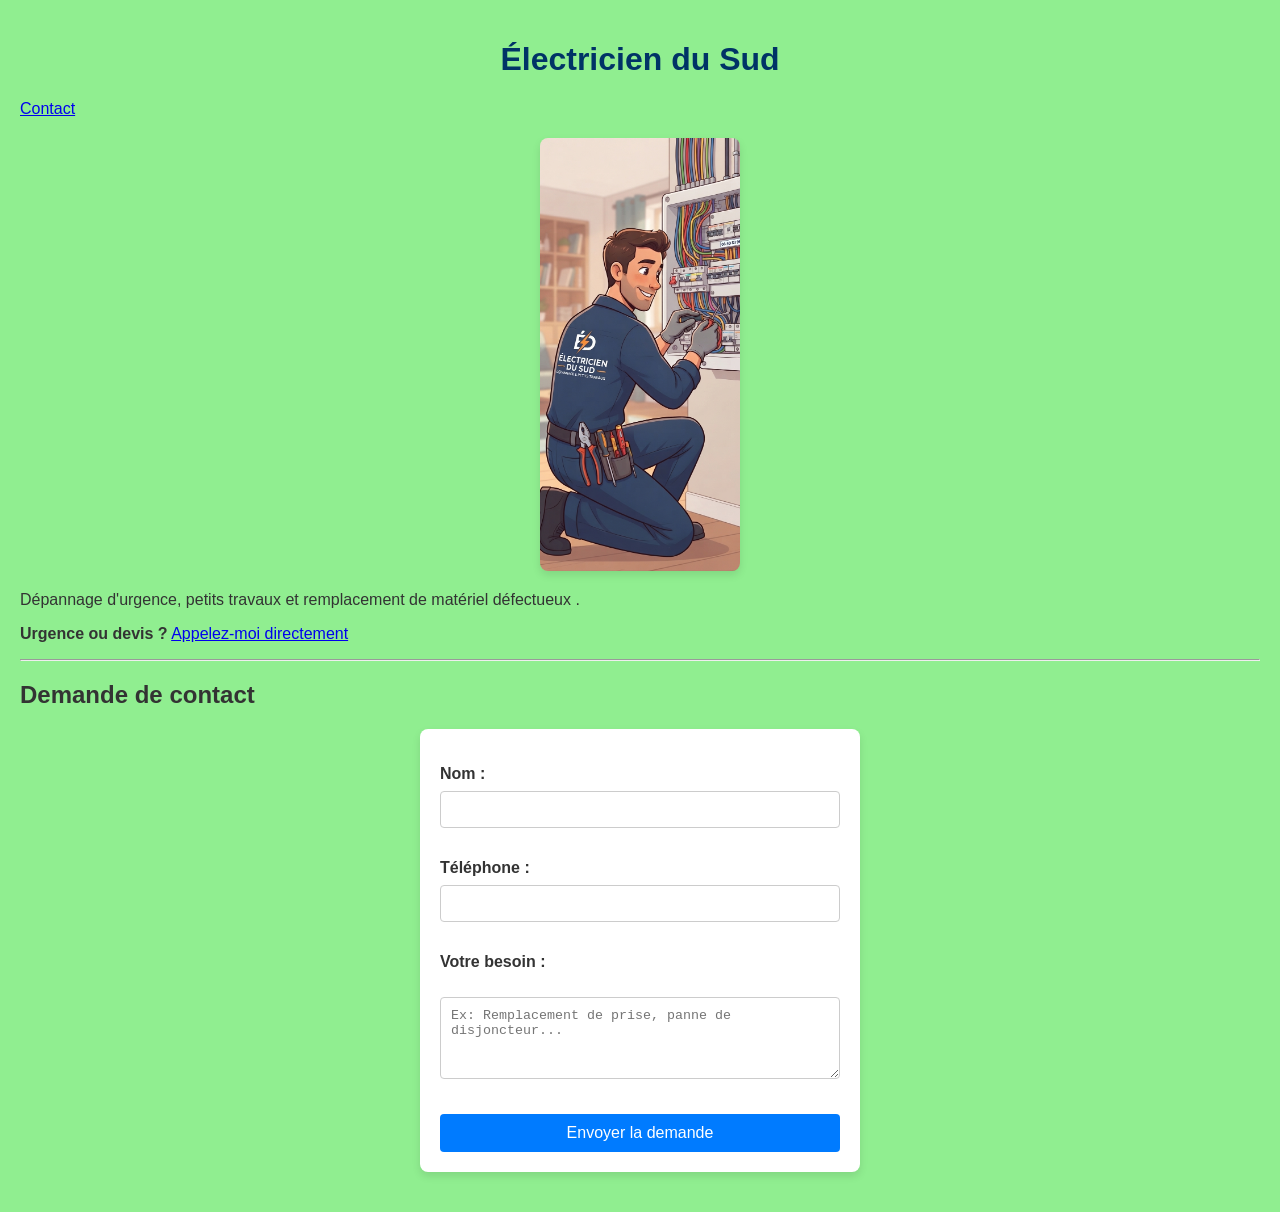
==== commit 442c63b2: "Add contact link to index.html" ====
--- a/index.html
+++ b/index.html
@@ -10,7 +10,7 @@
 
     <!-- Titre et présentation -->
     <h1>Électricien du Sud</h1>
-    
+<a href="page0.html">Contact</a>    
     <!-- L'image de l'électricien -->
     <img src="electricien.png.jfif" alt="Électricien du Sud en train de travailler" style="max-width: 200px !important; width: 100%; height: auto !important; display: block; margin: 20px auto; border-radius: 8px; box-shadow: 0 4px 8px rgba(0,0,0,0.1);">
 
@@ -60,4 +60,4 @@
     }
     </script>
 </body>
-</html>+</html>
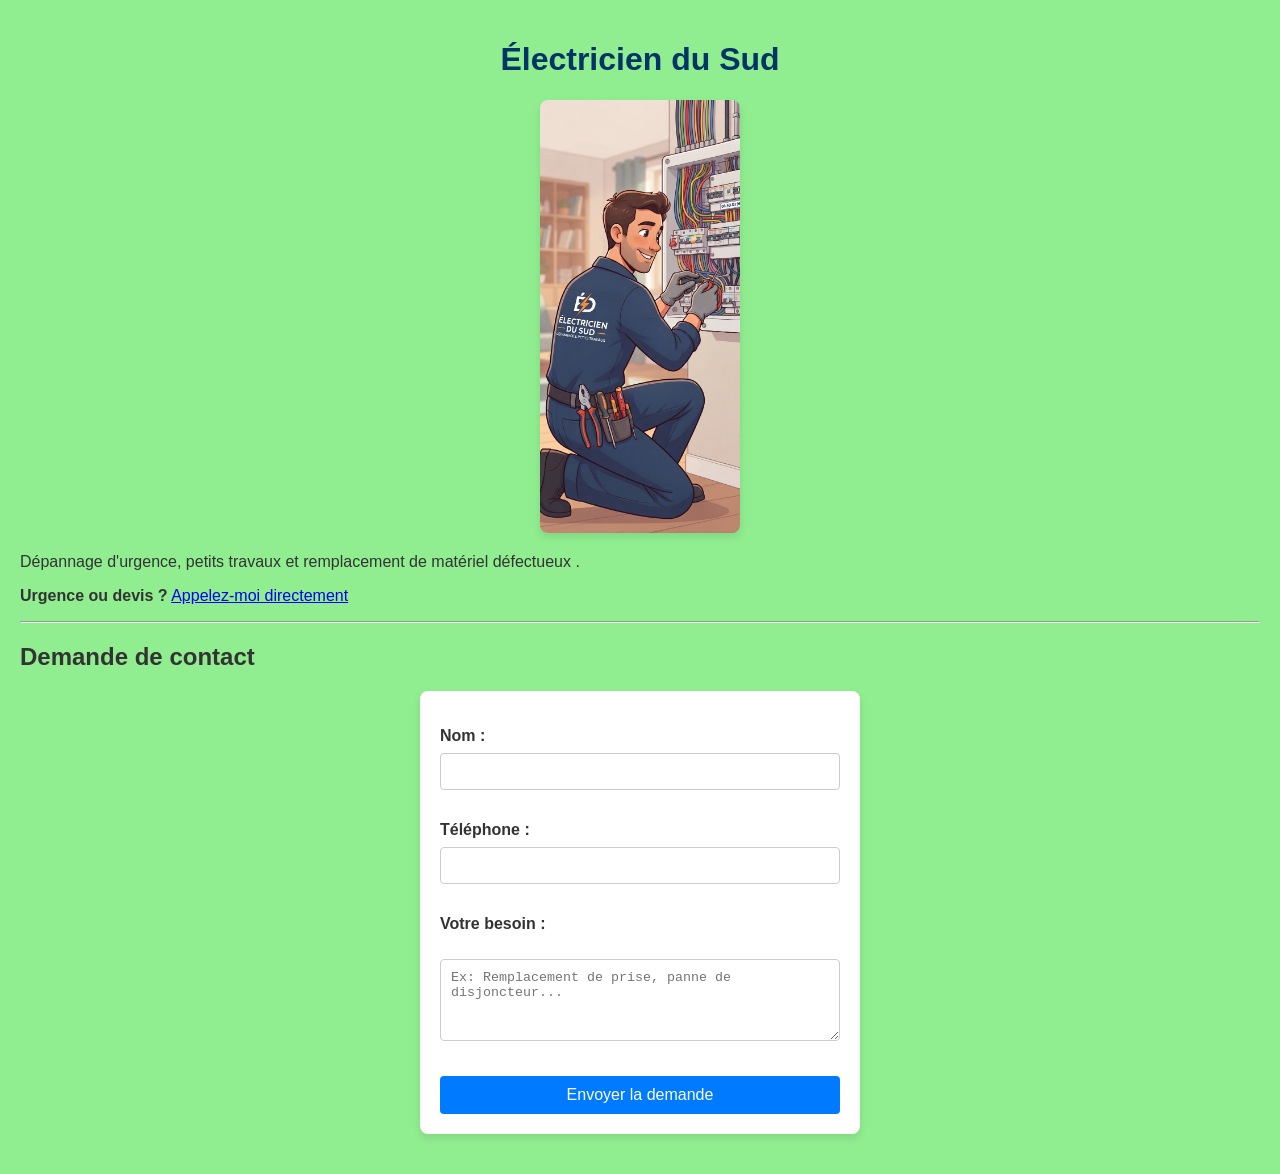
==== commit c131fee1: "Fix HTML encoding issues in index.html" ====
--- a/index.html
+++ b/index.html
@@ -10,7 +10,7 @@
 
     <!-- Titre et présentation -->
     <h1>Électricien du Sud</h1>
-<a href="page0.html">Contact</a>    
+    
     <!-- L'image de l'électricien -->
     <img src="electricien.png.jfif" alt="Électricien du Sud en train de travailler" style="max-width: 200px !important; width: 100%; height: auto !important; display: block; margin: 20px auto; border-radius: 8px; box-shadow: 0 4px 8px rgba(0,0,0,0.1);">
 
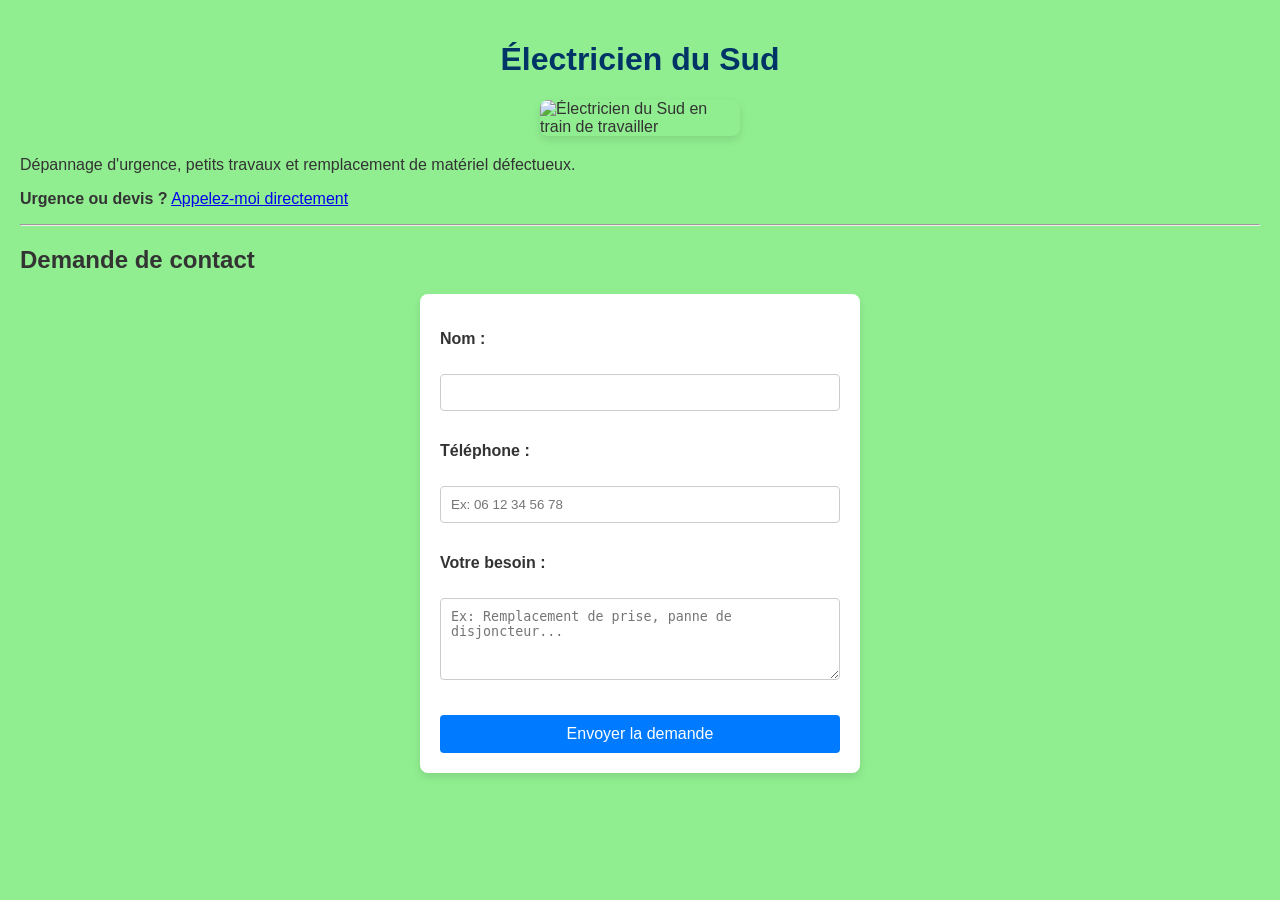
==== commit d8e3218b: "Refactor index.html for improved contact form Updated contact form fields and validation logic." ====
--- a/index.html
+++ b/index.html
@@ -1,9 +1,10 @@
 <!DOCTYPE html>
-<html>
+<html lang="fr">
 <head>
     <meta charset="UTF-8">
+    <meta name="viewport" content="width=device-width, initial-scale=1.0">
     <title>Électricien du Sud - Dépannage & Petits Travaux</title>
-    <!-- C'est cette ligne qu'il manquait pour appliquer le style -->
+    <!-- Lien vers votre fichier CSS -->
     <link rel="stylesheet" href="style.css">
 </head>
 <body>
@@ -11,13 +12,13 @@
     <!-- Titre et présentation -->
     <h1>Électricien du Sud</h1>
     
-    <!-- L'image de l'électricien -->
-    <img src="electricien.png.jfif" alt="Électricien du Sud en train de travailler" style="max-width: 200px !important; width: 100%; height: auto !important; display: block; margin: 20px auto; border-radius: 8px; box-shadow: 0 4px 8px rgba(0,0,0,0.1);">
+    <!-- L'image de l'électricien (Vérifiez bien que votre image s'appelle electricien.jpg ou electricien.png) -->
+    <img src="electricien.jpg" alt="Électricien du Sud en train de travailler" style="max-width: 200px !important; width: 100%; height: auto !important; display: block; margin: 20px auto; border-radius: 8px; box-shadow: 0 4px 8px rgba(0,0,0,0.1);">
 
-    <p>Dépannage d'urgence, petits travaux et remplacement de matériel défectueux .</p>
+    <p>Dépannage d'urgence, petits travaux et remplacement de matériel défectueux.</p>
 
-    <!-- Bouton d'appel rapide -->
-    <p><strong>Urgence ou devis ?</strong> <a href="tel:06508398">Appelez-moi directement</a></p>
+    <!-- Bouton d'appel rapide (Mettez vos 10 chiffres ici) -->
+    <p><strong>Urgence ou devis ?</strong> <a href="tel:0612345678">Appelez-moi directement</a></p>
 
     <hr>
 
@@ -25,38 +26,41 @@
     <h2>Demande de contact</h2>
     <form action="https://formspree.io/f/xgaaoawz" method="POST" onsubmit="return validerFormulaire()">
         <p>
-            <label for="name">Nom :</label>
+            <label for="name">Nom :</label><br>
             <input type="text" id="name" name="name" required>
         </p>
         <p>
-            <label for="phone">Téléphone :</label>
-            <input type="tel" id="phone" name="phone" required>
+            <label for="phone">Téléphone :</label><br>
+            <input type="tel" id="phone" name="phone" placeholder="Ex: 06 12 34 56 78" required>
         </p>
         <p>
             <label for="message">Votre besoin :</label><br>
-            <textarea id="message" name="message" rows="4" cols="30" placeholder="Ex: Remplacement de prise, panne de disjoncteur..."></textarea>
+            <textarea id="message" name="message" rows="4" cols="30" placeholder="Ex: Remplacement de prise, panne de disjoncteur..." required></textarea>
         </p>
         <button type="submit">Envoyer la demande</button>
     </form>
 
     <script>
     function validerFormulaire() {
-      var nom = document.getElementById("name").value;
-      var telephone = document.getElementById("phone").value;
-      var besoin = document.getElementById("message").value;
-      var regexTelephone = /^[0-9]{10}$/;
+        var nom = document.getElementById("name").value.trim();
+        var telephone = document.getElementById("phone").value.trim();
+        var besoin = document.getElementById("message").value.trim();
+        
+        // Nettoyer le numéro pour enlever les espaces, points ou tirets saisis par l'utilisateur
+        var telephoneNettoye = telephone.replace(/[\s\.-]/g, '');
+        var regexTelephone = /^[0-9]{10}$/;
 
-      if (nom === "" || telephone === "" || besoin === "") {
-        alert("Veuillez remplir tous les champs.");
-        return false;
-      }
+        if (nom === "" || telephone === "" || besoin === "") {
+            alert("Veuillez remplir tous les champs.");
+            return false;
+        }
 
-      if (!regexTelephone.test(telephone)) {
-        alert("Veuillez entrer un numéro de téléphone valide à 10 chiffres.");
-        return false;
-      }
+        if (!regexTelephone.test(telephoneNettoye)) {
+            alert("Veuillez entrer un numéro de téléphone valide à 10 chiffres.");
+            return false;
+        }
 
-      return true;
+        return true; // Le formulaire s'envoie vers Formspree
     }
     </script>
 </body>
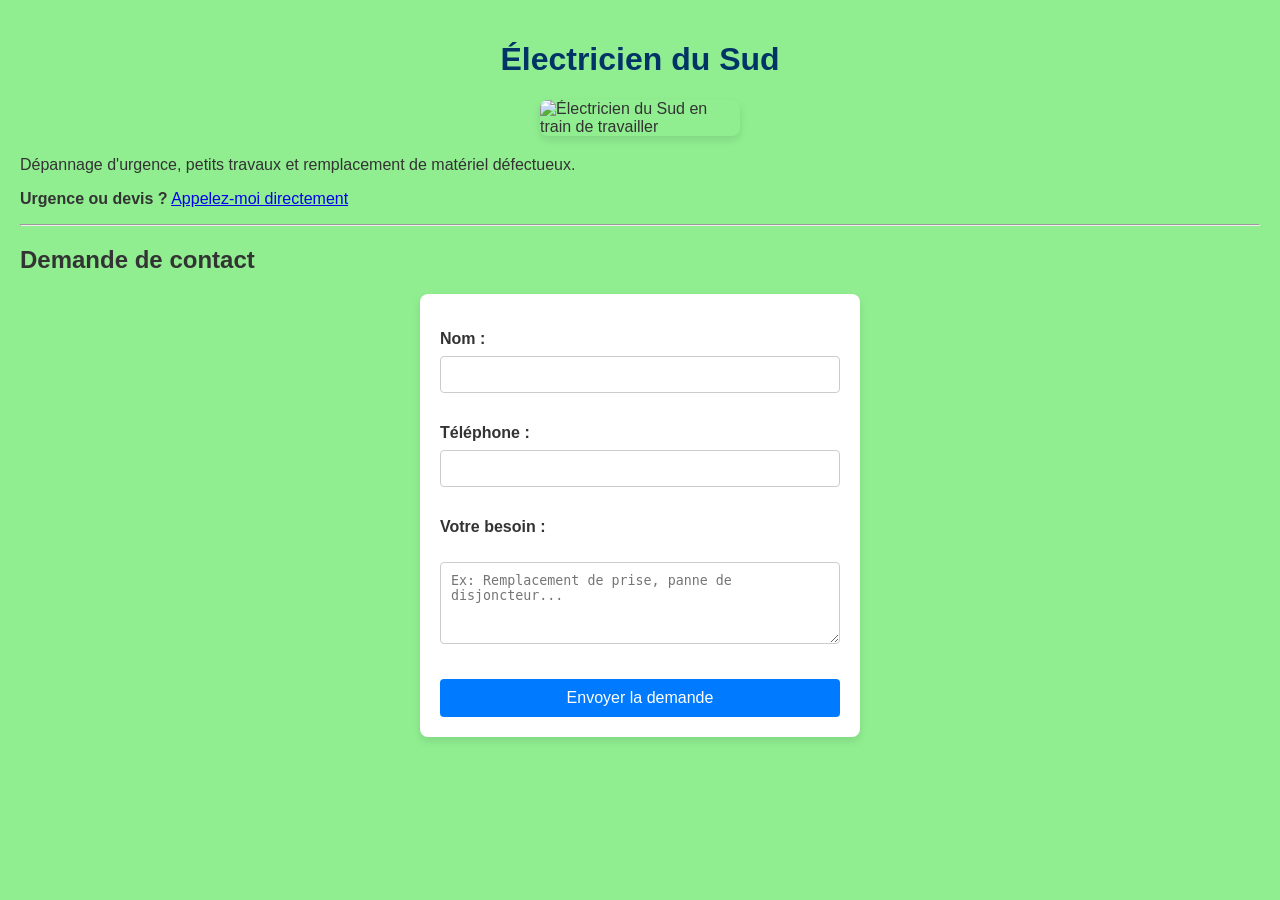
==== commit f501d711: "Fix HTML structure and enhance form validation Corrected HTML structure and improved form validation" ====
--- a/index.html
+++ b/index.html
@@ -1,10 +1,9 @@
 <!DOCTYPE html>
-<html lang="fr">
+<html>
 <head>
     <meta charset="UTF-8">
-    <meta name="viewport" content="width=device-width, initial-scale=1.0">
     <title>Électricien du Sud - Dépannage & Petits Travaux</title>
-    <!-- Lien vers votre fichier CSS -->
+    <!-- C'est cette ligne qu'il manquait pour appliquer le style -->
     <link rel="stylesheet" href="style.css">
 </head>
 <body>
@@ -12,12 +11,12 @@
     <!-- Titre et présentation -->
     <h1>Électricien du Sud</h1>
     
-    <!-- L'image de l'électricien (Vérifiez bien que votre image s'appelle electricien.jpg ou electricien.png) -->
+    <!-- L'image de l'électricien (remplacez par le vrai nom de votre fichier image, ex: electricien.jpg) -->
     <img src="electricien.jpg" alt="Électricien du Sud en train de travailler" style="max-width: 200px !important; width: 100%; height: auto !important; display: block; margin: 20px auto; border-radius: 8px; box-shadow: 0 4px 8px rgba(0,0,0,0.1);">
 
     <p>Dépannage d'urgence, petits travaux et remplacement de matériel défectueux.</p>
 
-    <!-- Bouton d'appel rapide (Mettez vos 10 chiffres ici) -->
+    <!-- Bouton d'appel rapide (Corrigé avec un vrai numéro complet à 10 chiffres) -->
     <p><strong>Urgence ou devis ?</strong> <a href="tel:0612345678">Appelez-moi directement</a></p>
 
     <hr>
@@ -26,41 +25,41 @@
     <h2>Demande de contact</h2>
     <form action="https://formspree.io/f/xgaaoawz" method="POST" onsubmit="return validerFormulaire()">
         <p>
-            <label for="name">Nom :</label><br>
+            <label for="name">Nom :</label>
             <input type="text" id="name" name="name" required>
         </p>
         <p>
-            <label for="phone">Téléphone :</label><br>
-            <input type="tel" id="phone" name="phone" placeholder="Ex: 06 12 34 56 78" required>
+            <label for="phone">Téléphone :</label>
+            <input type="tel" id="phone" name="phone" required>
         </p>
         <p>
             <label for="message">Votre besoin :</label><br>
-            <textarea id="message" name="message" rows="4" cols="30" placeholder="Ex: Remplacement de prise, panne de disjoncteur..." required></textarea>
+            <textarea id="message" name="message" rows="4" cols="30" placeholder="Ex: Remplacement de prise, panne de disjoncteur..."></textarea>
         </p>
         <button type="submit">Envoyer la demande</button>
     </form>
 
     <script>
     function validerFormulaire() {
-        var nom = document.getElementById("name").value.trim();
-        var telephone = document.getElementById("phone").value.trim();
-        var besoin = document.getElementById("message").value.trim();
-        
-        // Nettoyer le numéro pour enlever les espaces, points ou tirets saisis par l'utilisateur
-        var telephoneNettoye = telephone.replace(/[\s\.-]/g, '');
-        var regexTelephone = /^[0-9]{10}$/;
+      var nom = document.getElementById("name").value;
+      var telephone = document.getElementById("phone").value;
+      var besoin = document.getElementById("message").value;
+      
+      // Nettoyage des espaces ou tirets pour éviter que le JS bloque bêtement
+      var telephoneNettoye = telephone.replace(/[\s\.-]/g, '');
+      var regexTelephone = /^[0-9]{10}$/;
 
-        if (nom === "" || telephone === "" || besoin === "") {
-            alert("Veuillez remplir tous les champs.");
-            return false;
-        }
+      if (nom === "" || telephone === "" || besoin === "") {
+        alert("Veuillez remplir tous les champs.");
+        return false;
+      }
 
-        if (!regexTelephone.test(telephoneNettoye)) {
-            alert("Veuillez entrer un numéro de téléphone valide à 10 chiffres.");
-            return false;
-        }
+      if (!regexTelephone.test(telephoneNettoye)) {
+        alert("Veuillez entrer un numéro de téléphone valide à 10 chiffres (ex: 0612345678).");
+        return false;
+      }
 
-        return true; // Le formulaire s'envoie vers Formspree
+      return true;
     }
     </script>
 </body>
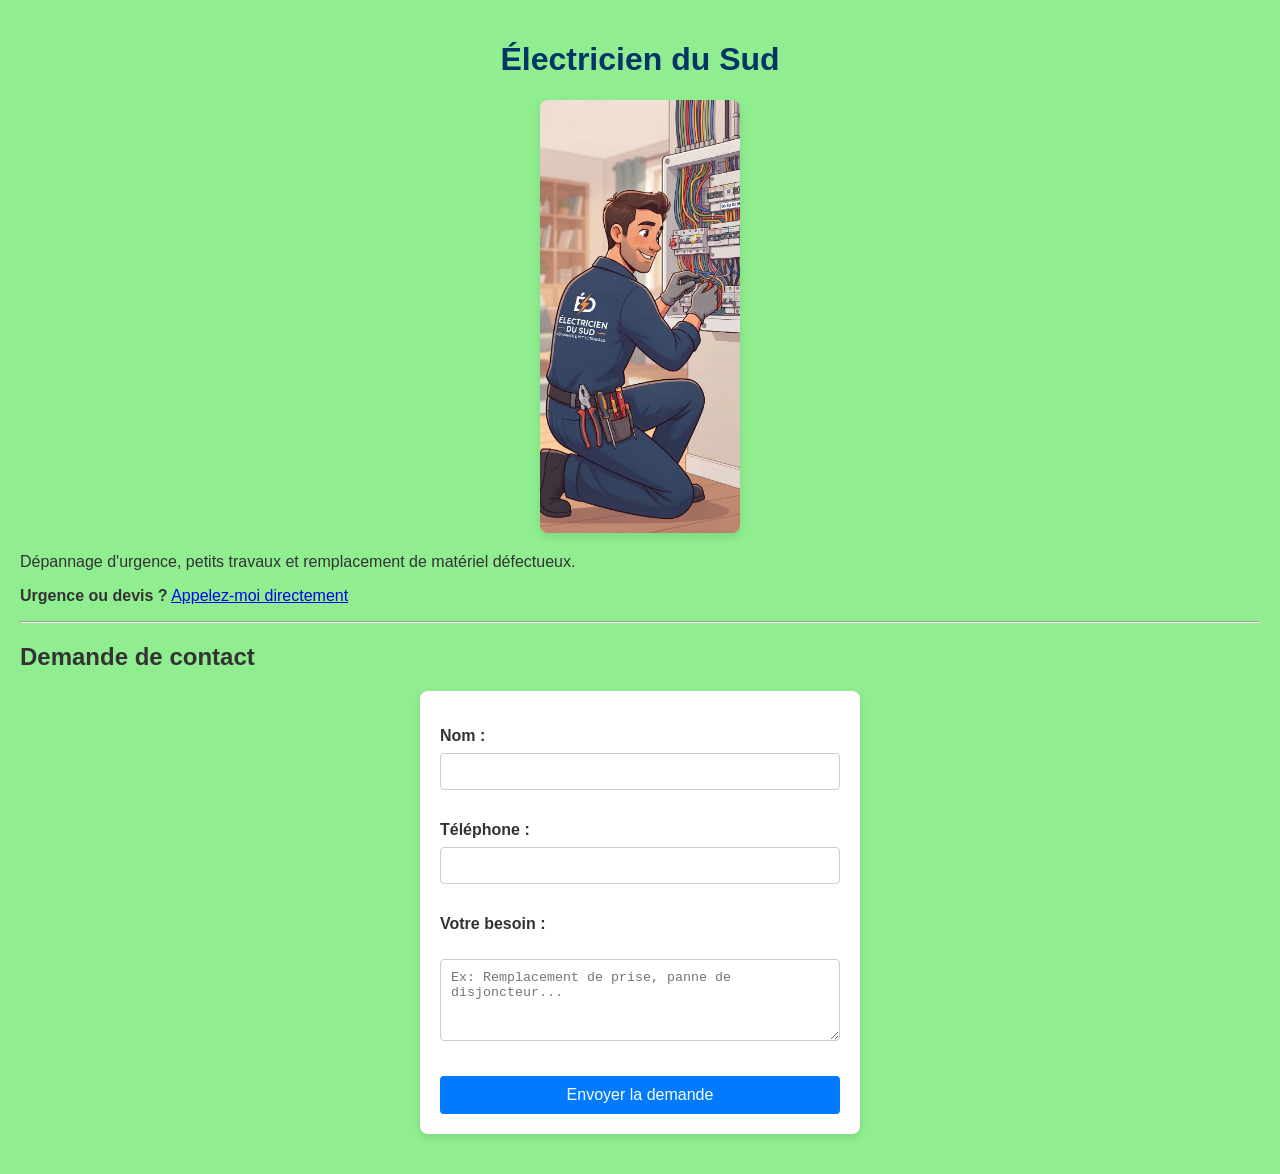
==== commit aa7e05f5: "Update image source and improve form validation" ====
--- a/index.html
+++ b/index.html
@@ -12,7 +12,7 @@
     <h1>Électricien du Sud</h1>
     
     <!-- L'image de l'électricien (remplacez par le vrai nom de votre fichier image, ex: electricien.jpg) -->
-    <img src="electricien.jpg" alt="Électricien du Sud en train de travailler" style="max-width: 200px !important; width: 100%; height: auto !important; display: block; margin: 20px auto; border-radius: 8px; box-shadow: 0 4px 8px rgba(0,0,0,0.1);">
+    <img src="electricien.png" alt="Électricien du Sud en train de travailler" style="max-width: 200px !important; width: 100%; height: auto !important; display: block; margin: 20px auto; border-radius: 8px; box-shadow: 0 4px 8px rgba(0,0,0,0.1);">
 
     <p>Dépannage d'urgence, petits travaux et remplacement de matériel défectueux.</p>
 
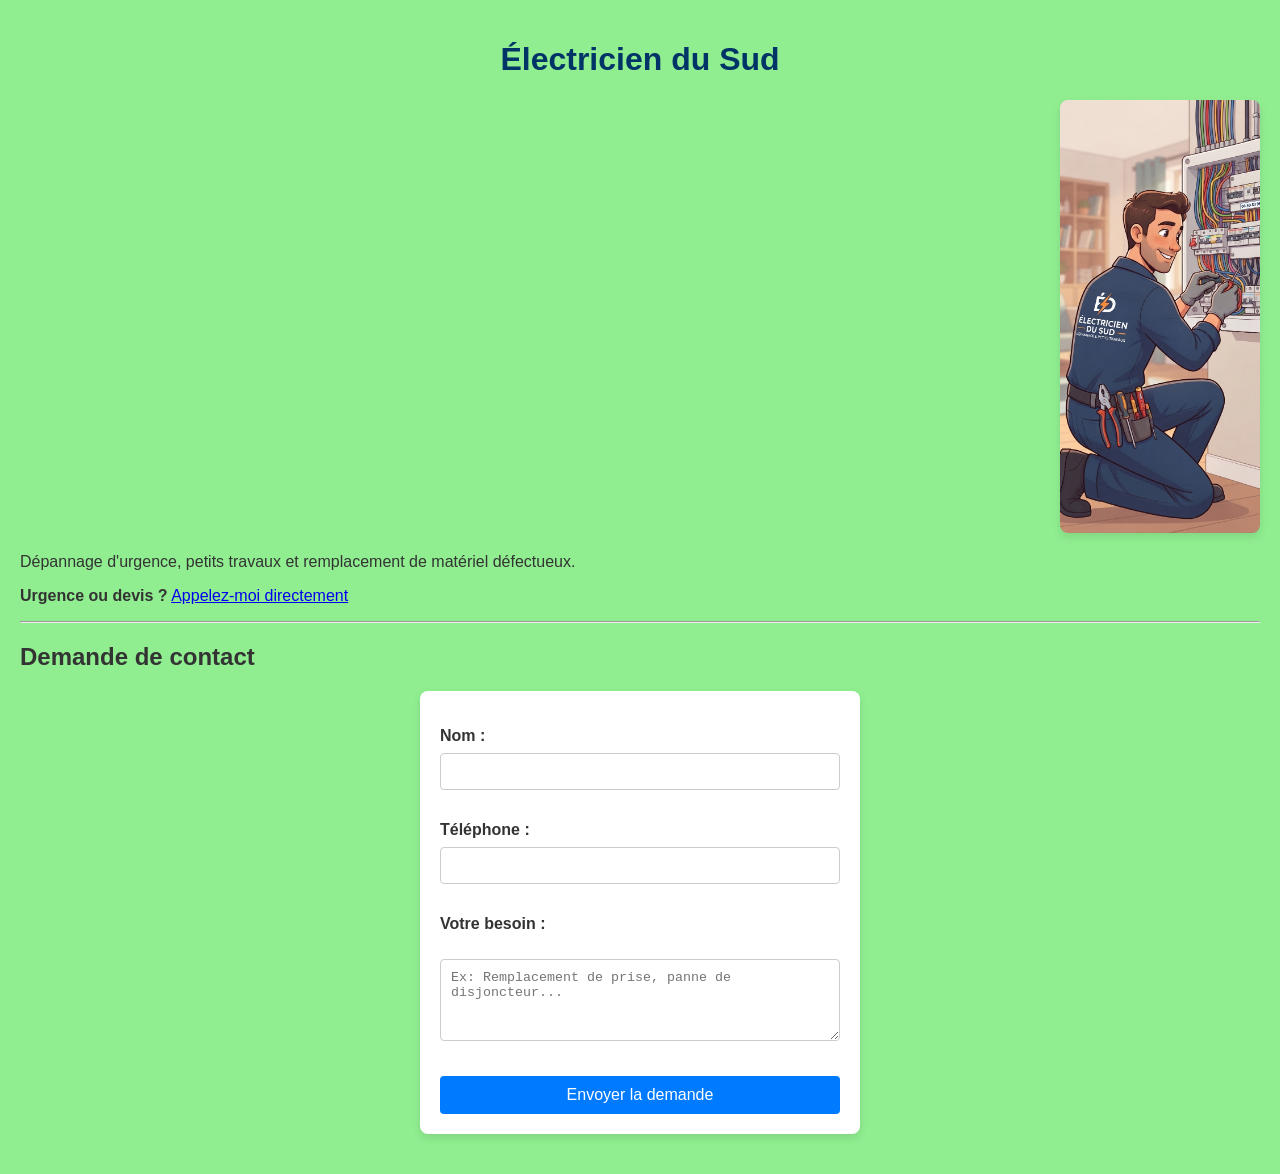
==== commit b43c5198: "Update index.html" ====
--- a/index.html
+++ b/index.html
@@ -8,15 +8,18 @@
 </head>
 <body>
 
-    <!-- Titre et présentation -->
-    <h1>Électricien du Sud</h1>
-    
-    <!-- L'image de l'électricien (remplacez par le vrai nom de votre fichier image, ex: electricien.jpg) -->
-    <img src="electricien.png" alt="Électricien du Sud en train de travailler" style="max-width: 200px !important; width: 100%; height: auto !important; display: block; margin: 20px auto; border-radius: 8px; box-shadow: 0 4px 8px rgba(0,0,0,0.1);">
+    <!-- Bloc d'en-tête aligné à droite -->
+    <div style="text-align: right;">
+        <!-- Titre -->
+        <h1>Électricien du Sud</h1>
+        
+        <!-- Image alignée à droite (margin: 20px 0 20px auto) -->
+        <img src="electricien.png" alt="Électricien du Sud en train de travailler" style="max-width: 200px !important; width: 100%; height: auto !important; display: block; margin: 20px 0 20px auto; border-radius: 8px; box-shadow: 0 4px 8px rgba(0,0,0,0.1);">
+    </div>
 
     <p>Dépannage d'urgence, petits travaux et remplacement de matériel défectueux.</p>
 
-    <!-- Bouton d'appel rapide (Corrigé avec un vrai numéro complet à 10 chiffres) -->
+    <!-- Bouton d'appel rapide -->
     <p><strong>Urgence ou devis ?</strong> <a href="tel:0612345678">Appelez-moi directement</a></p>
 
     <hr>
